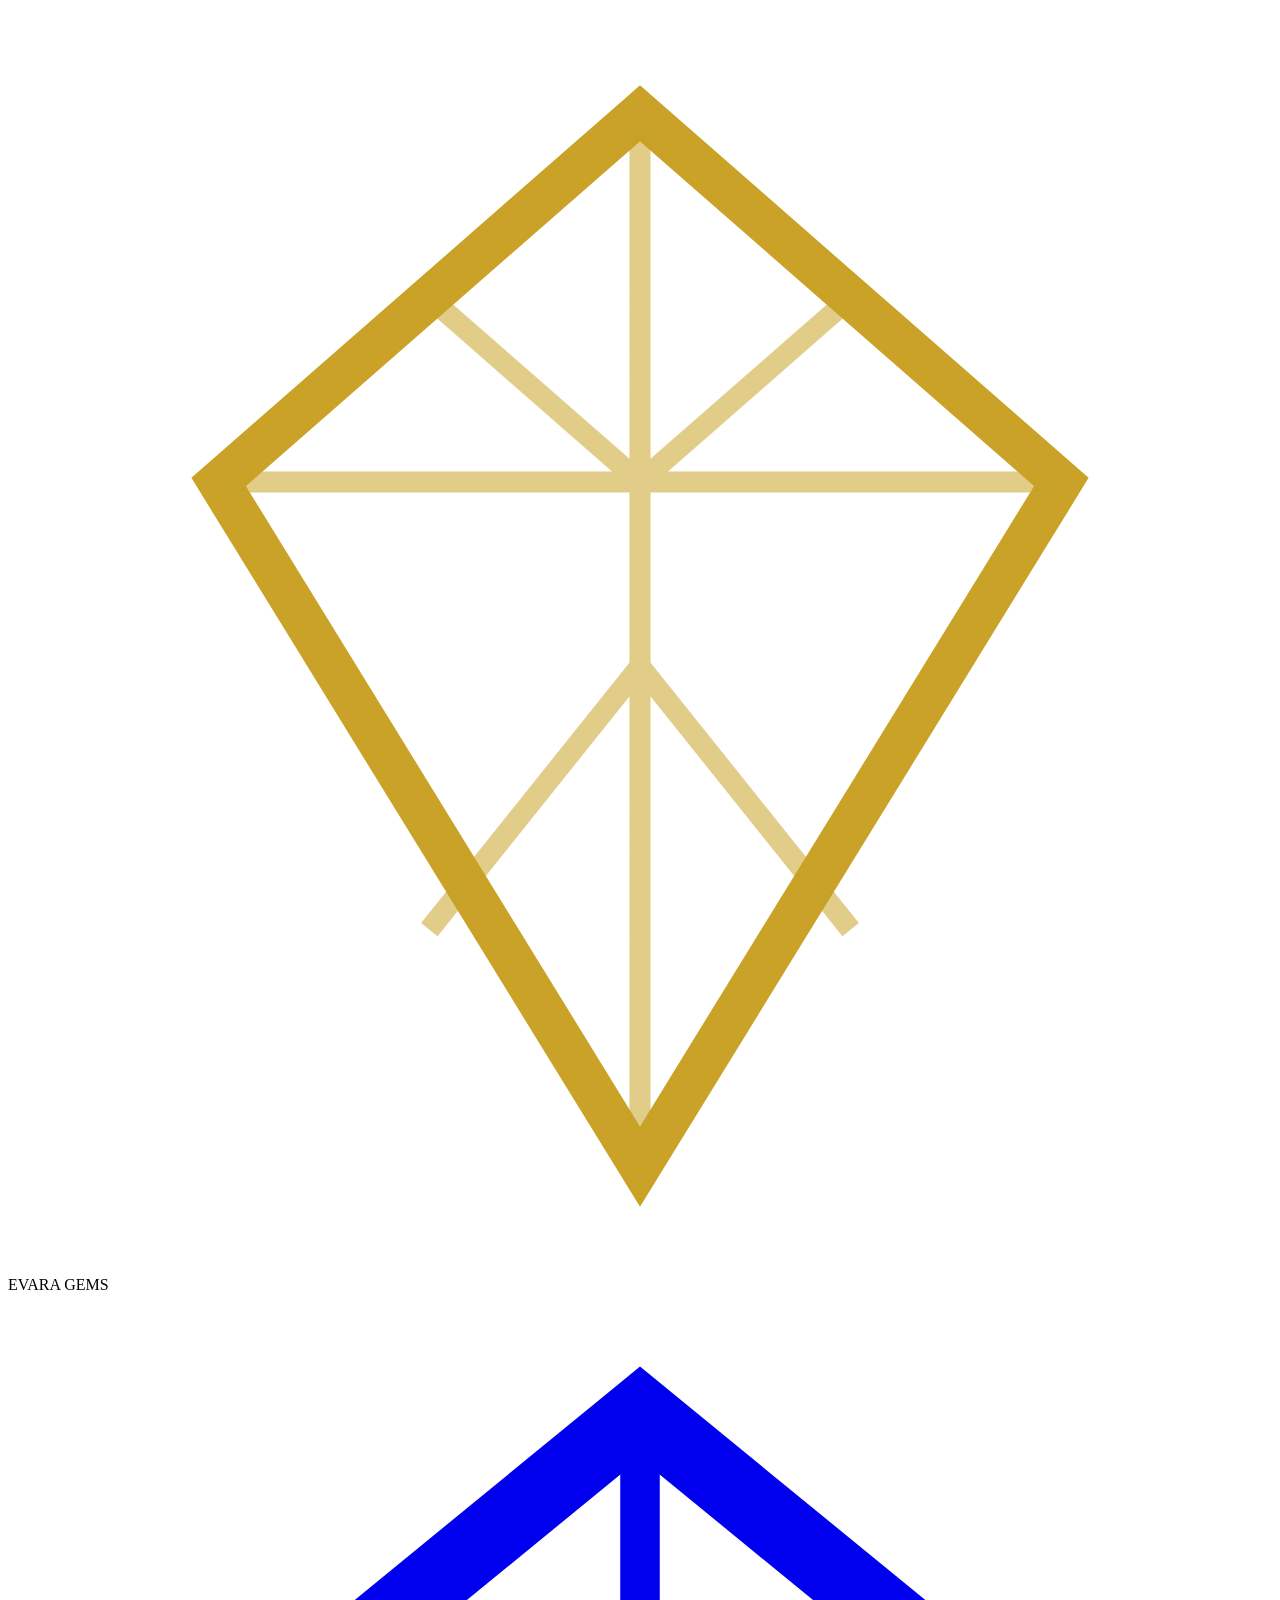
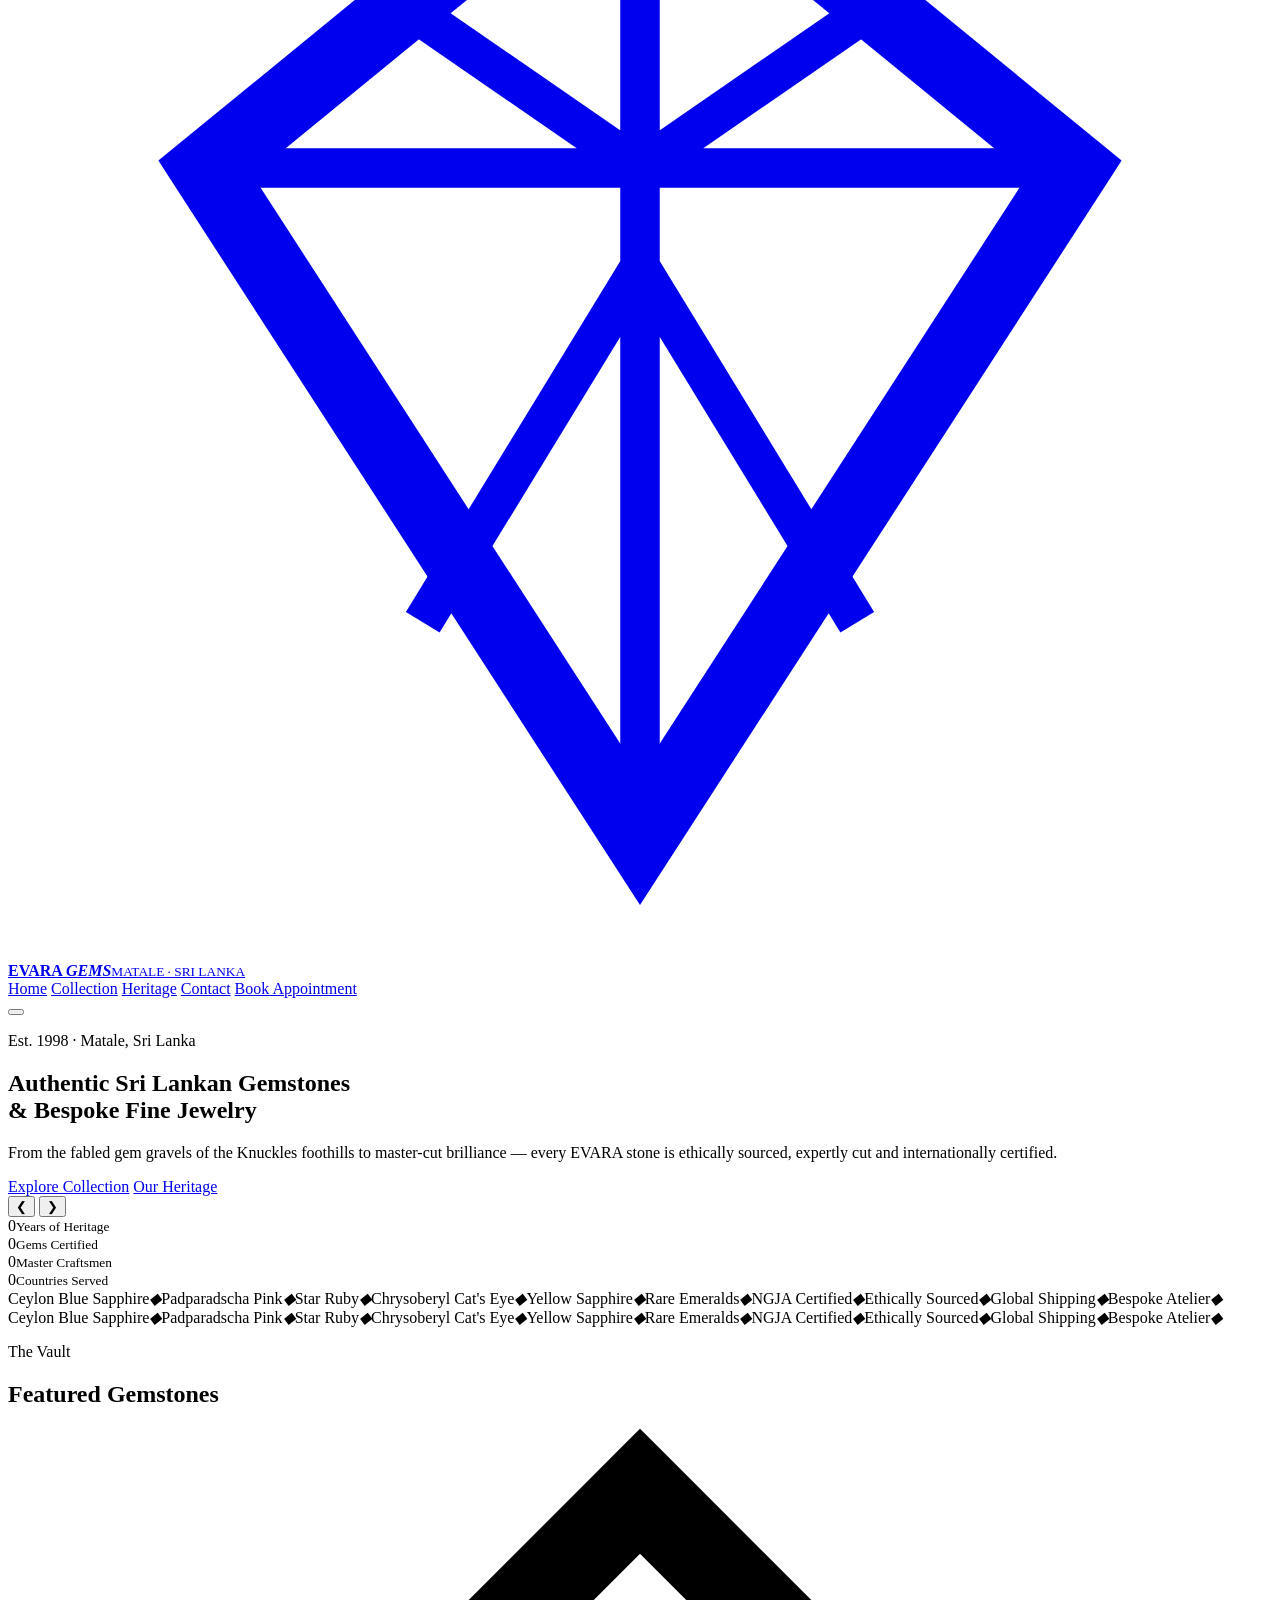
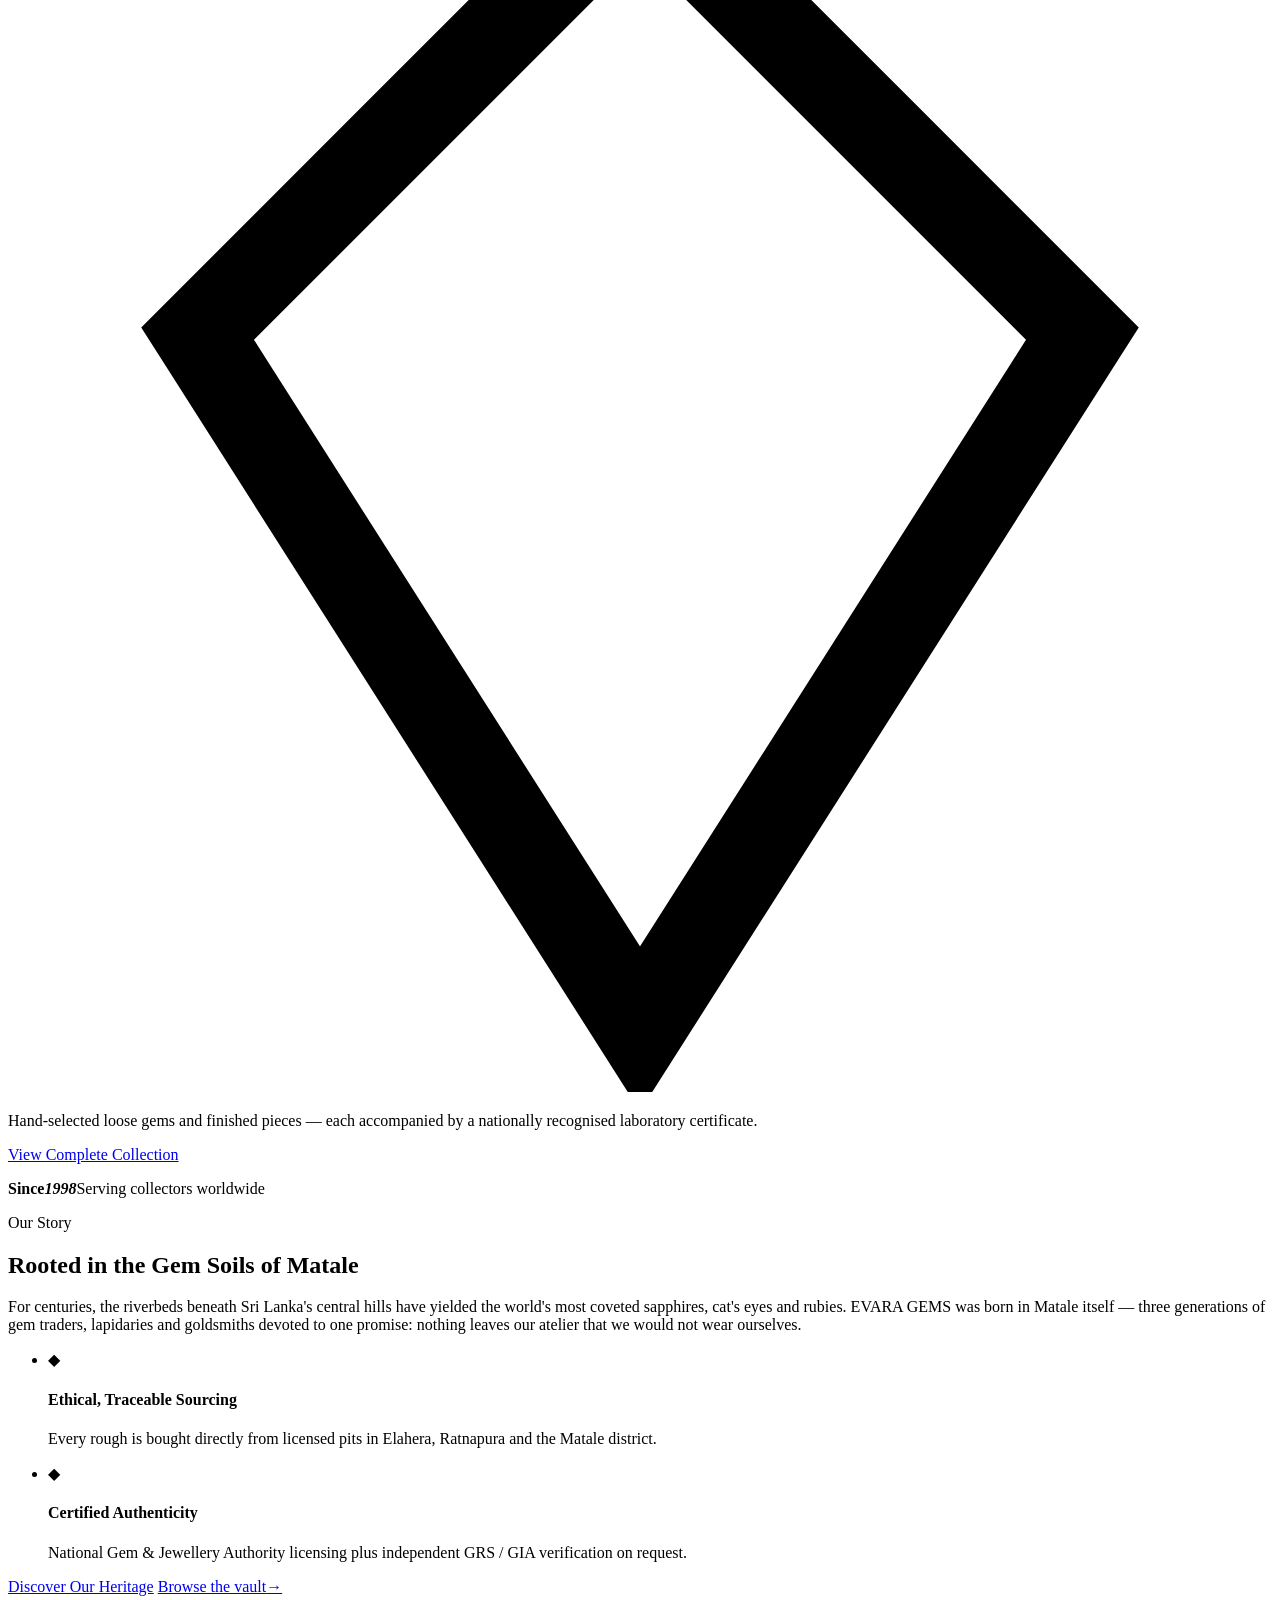
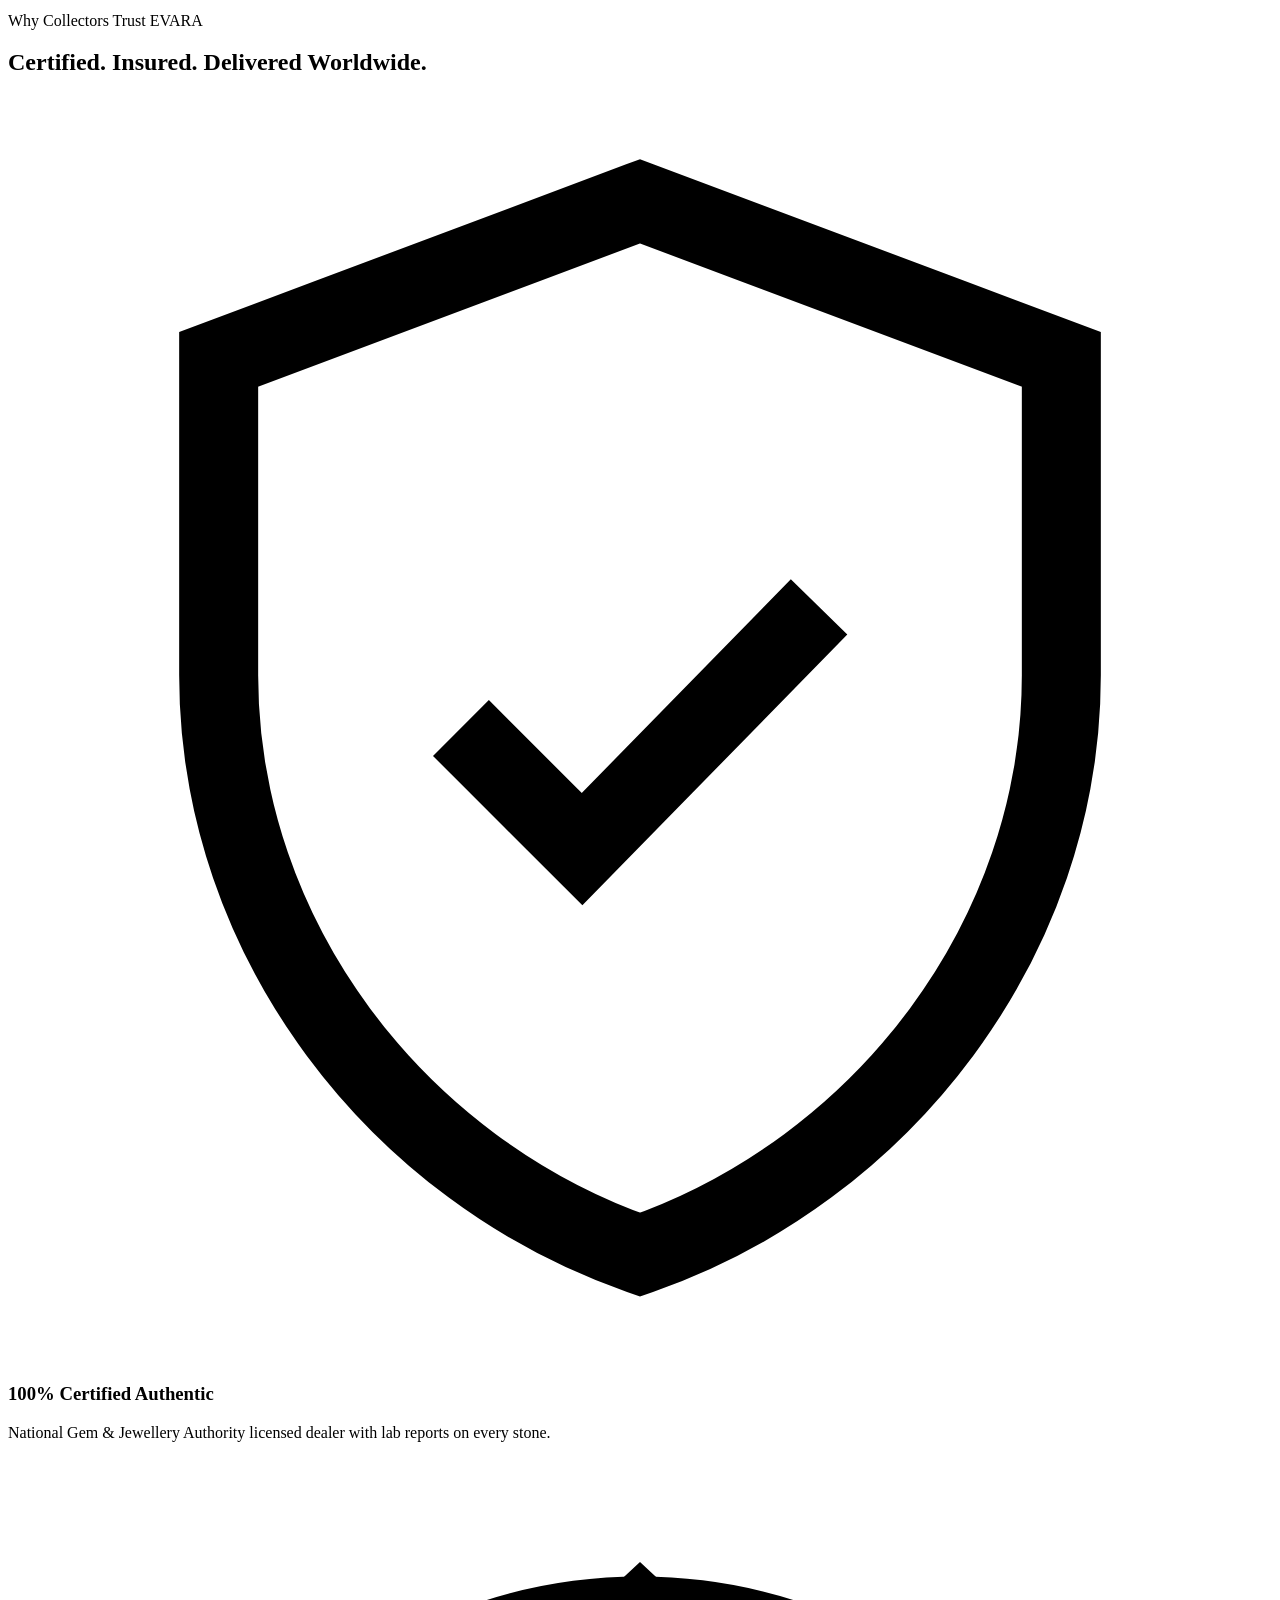
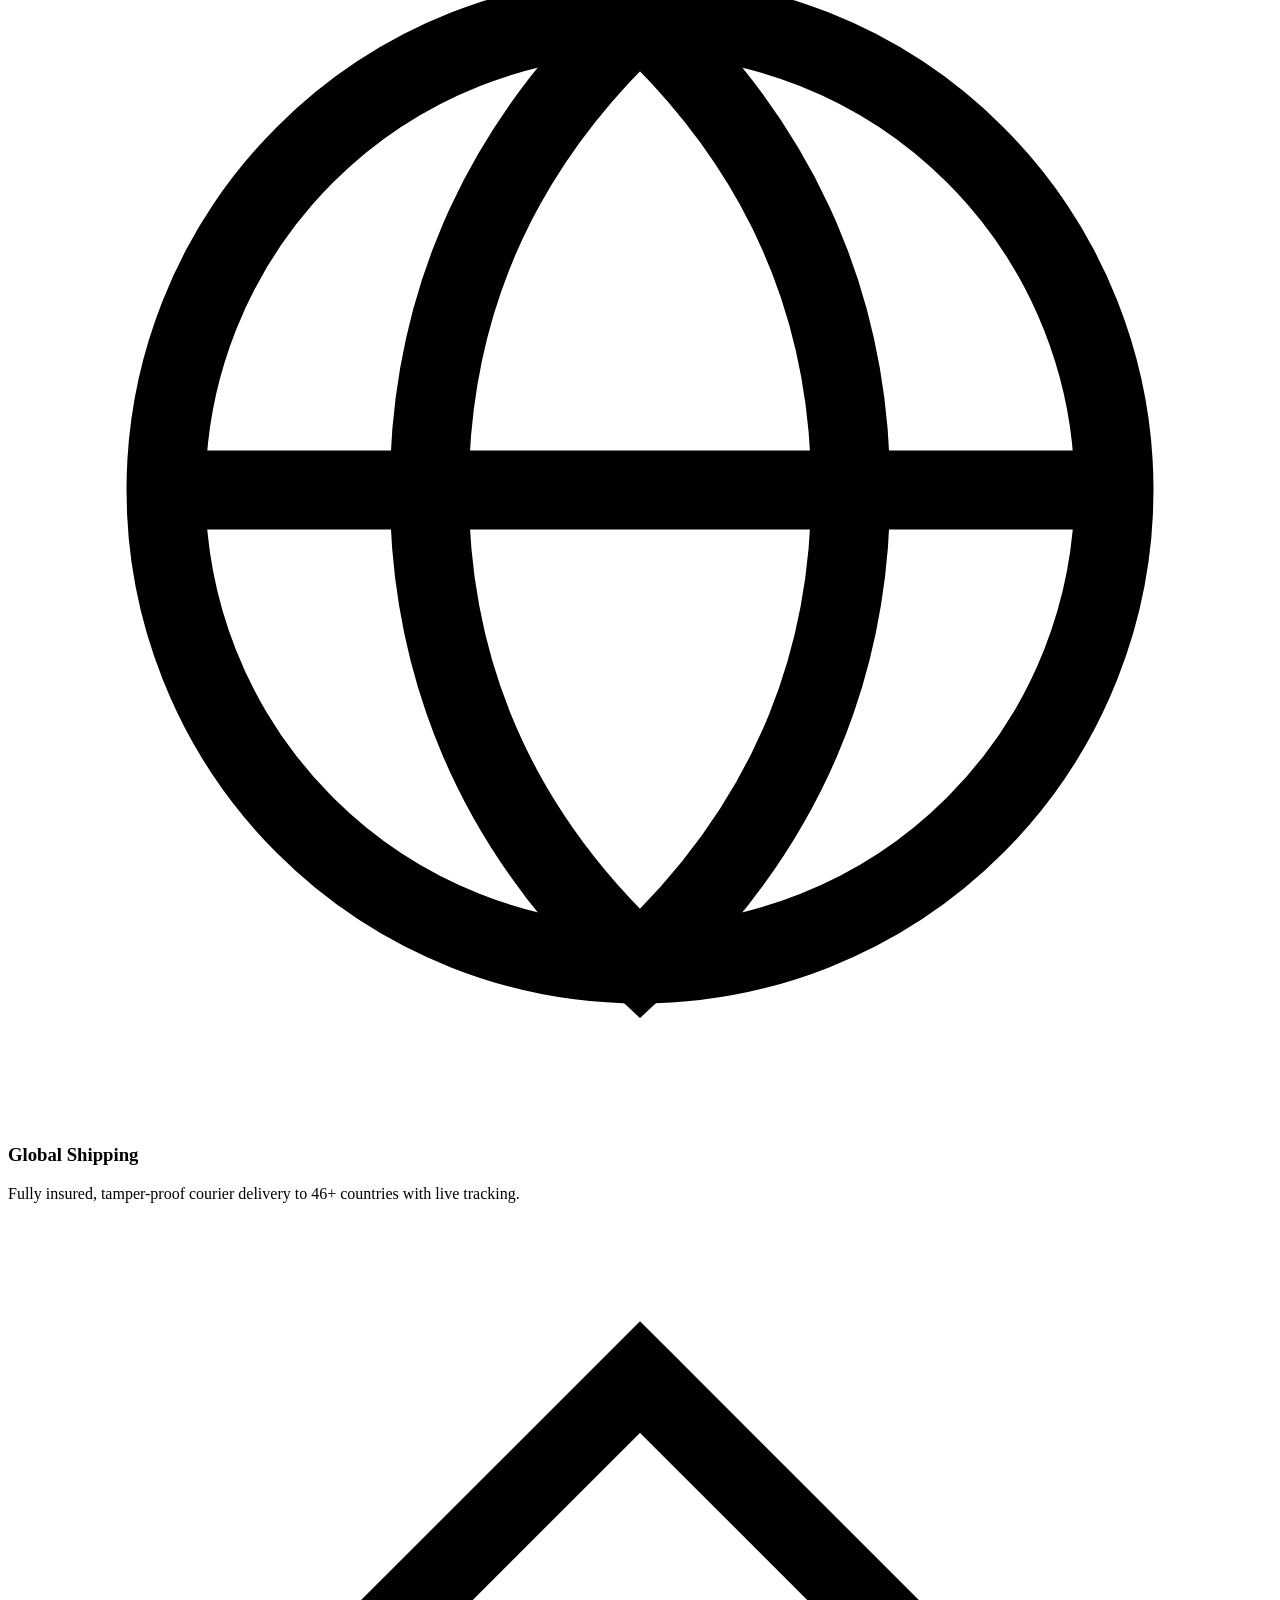
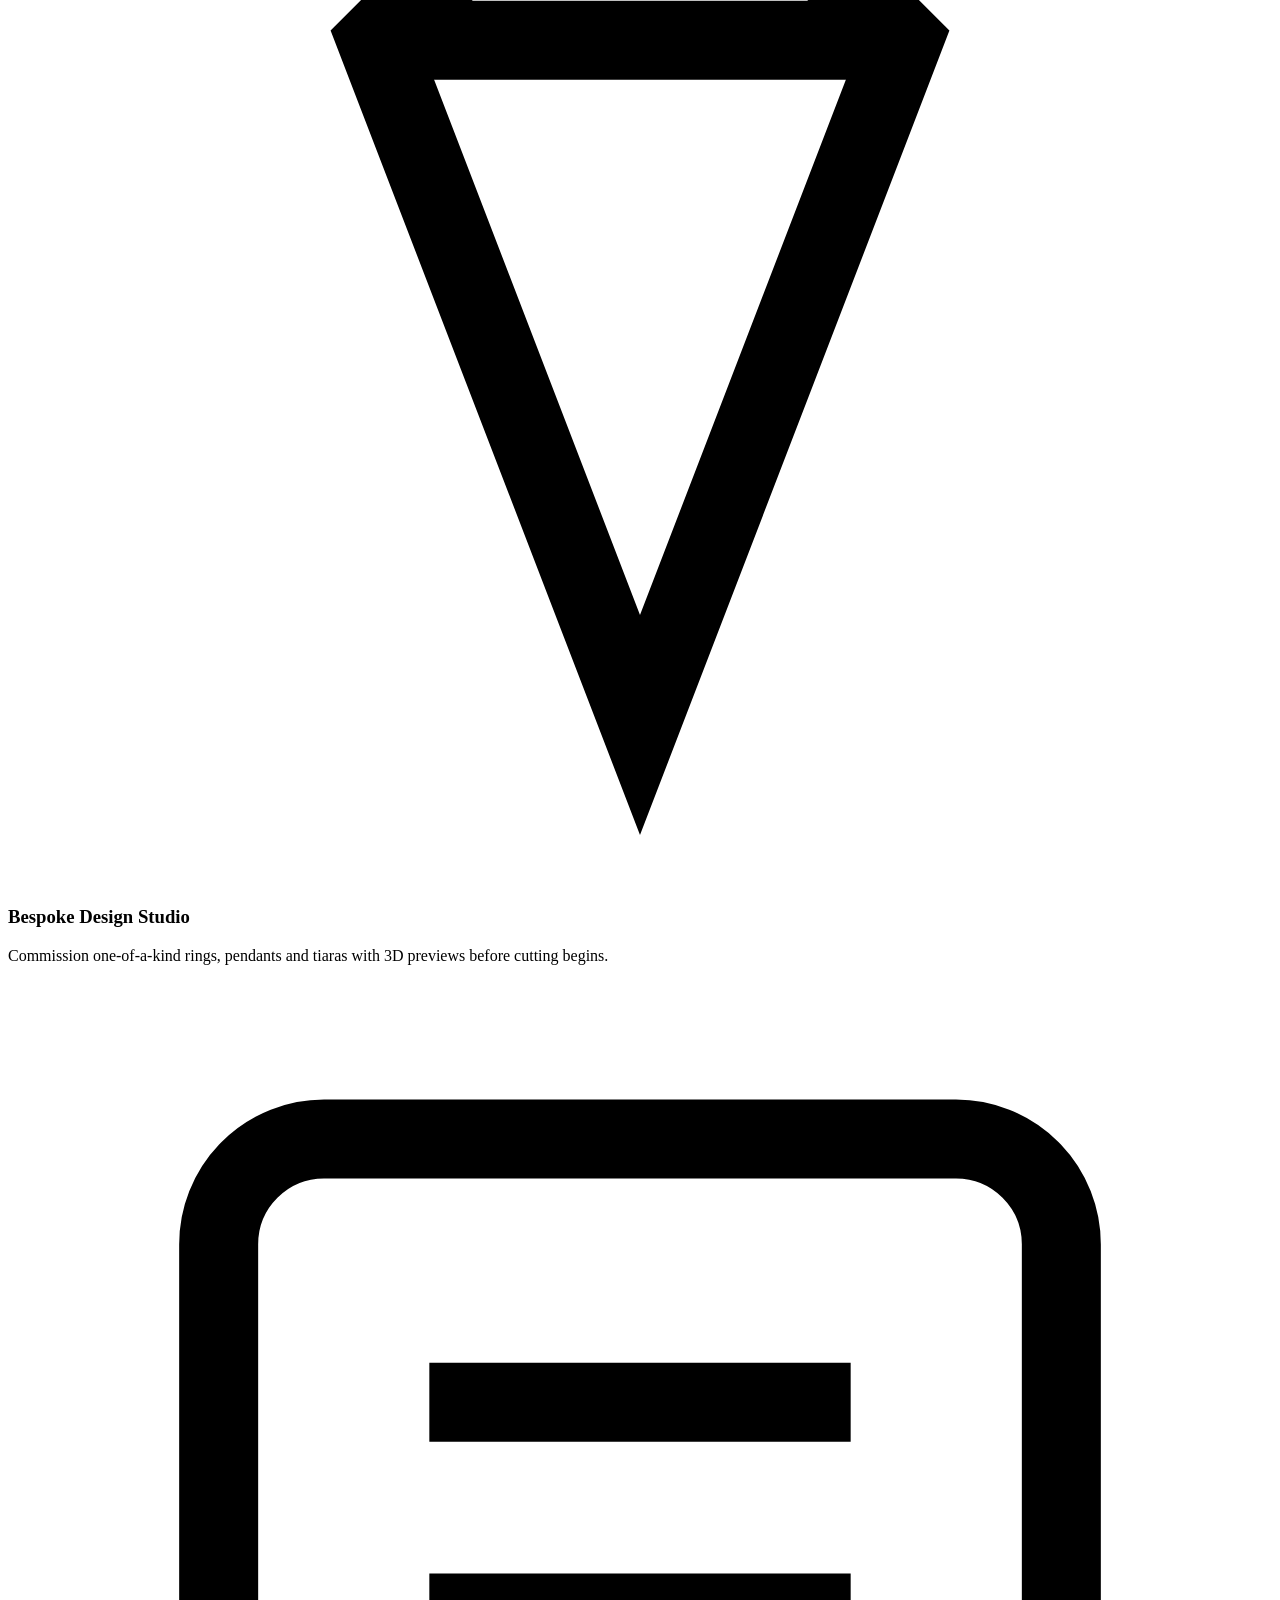
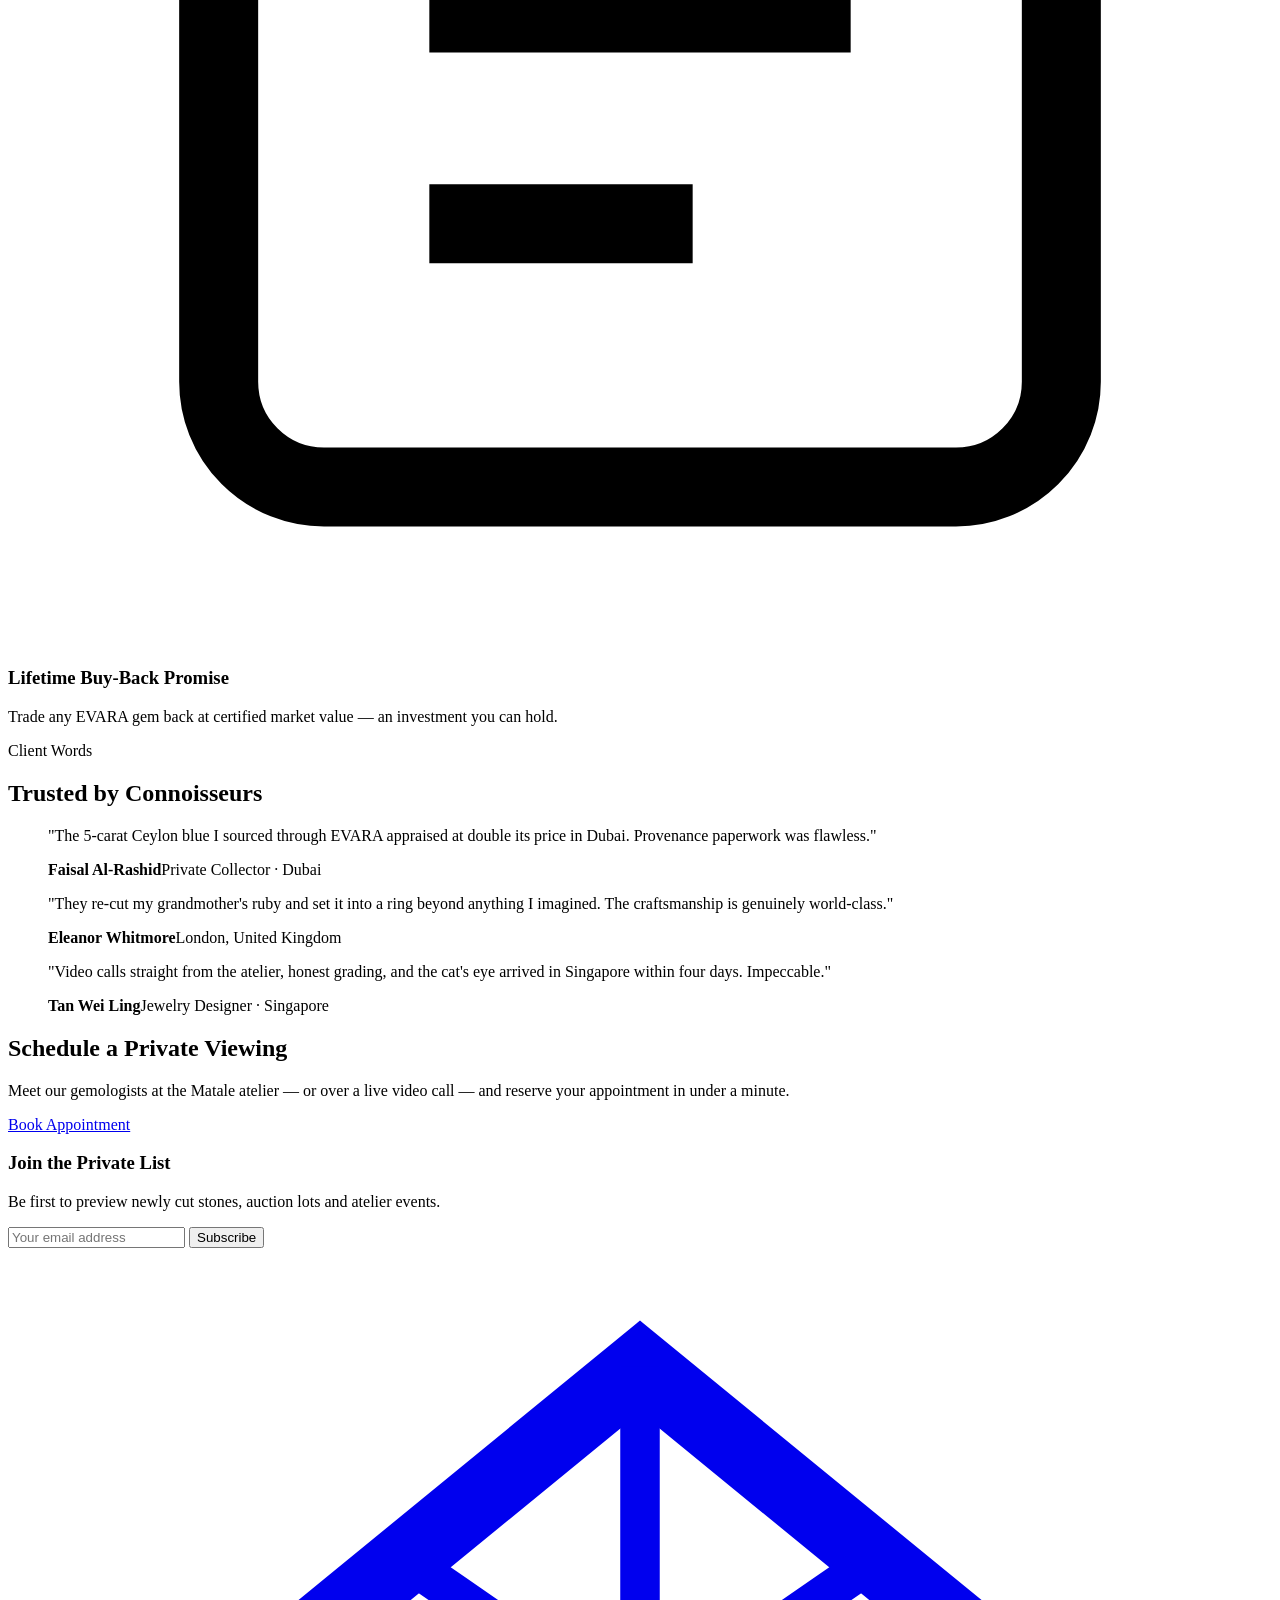
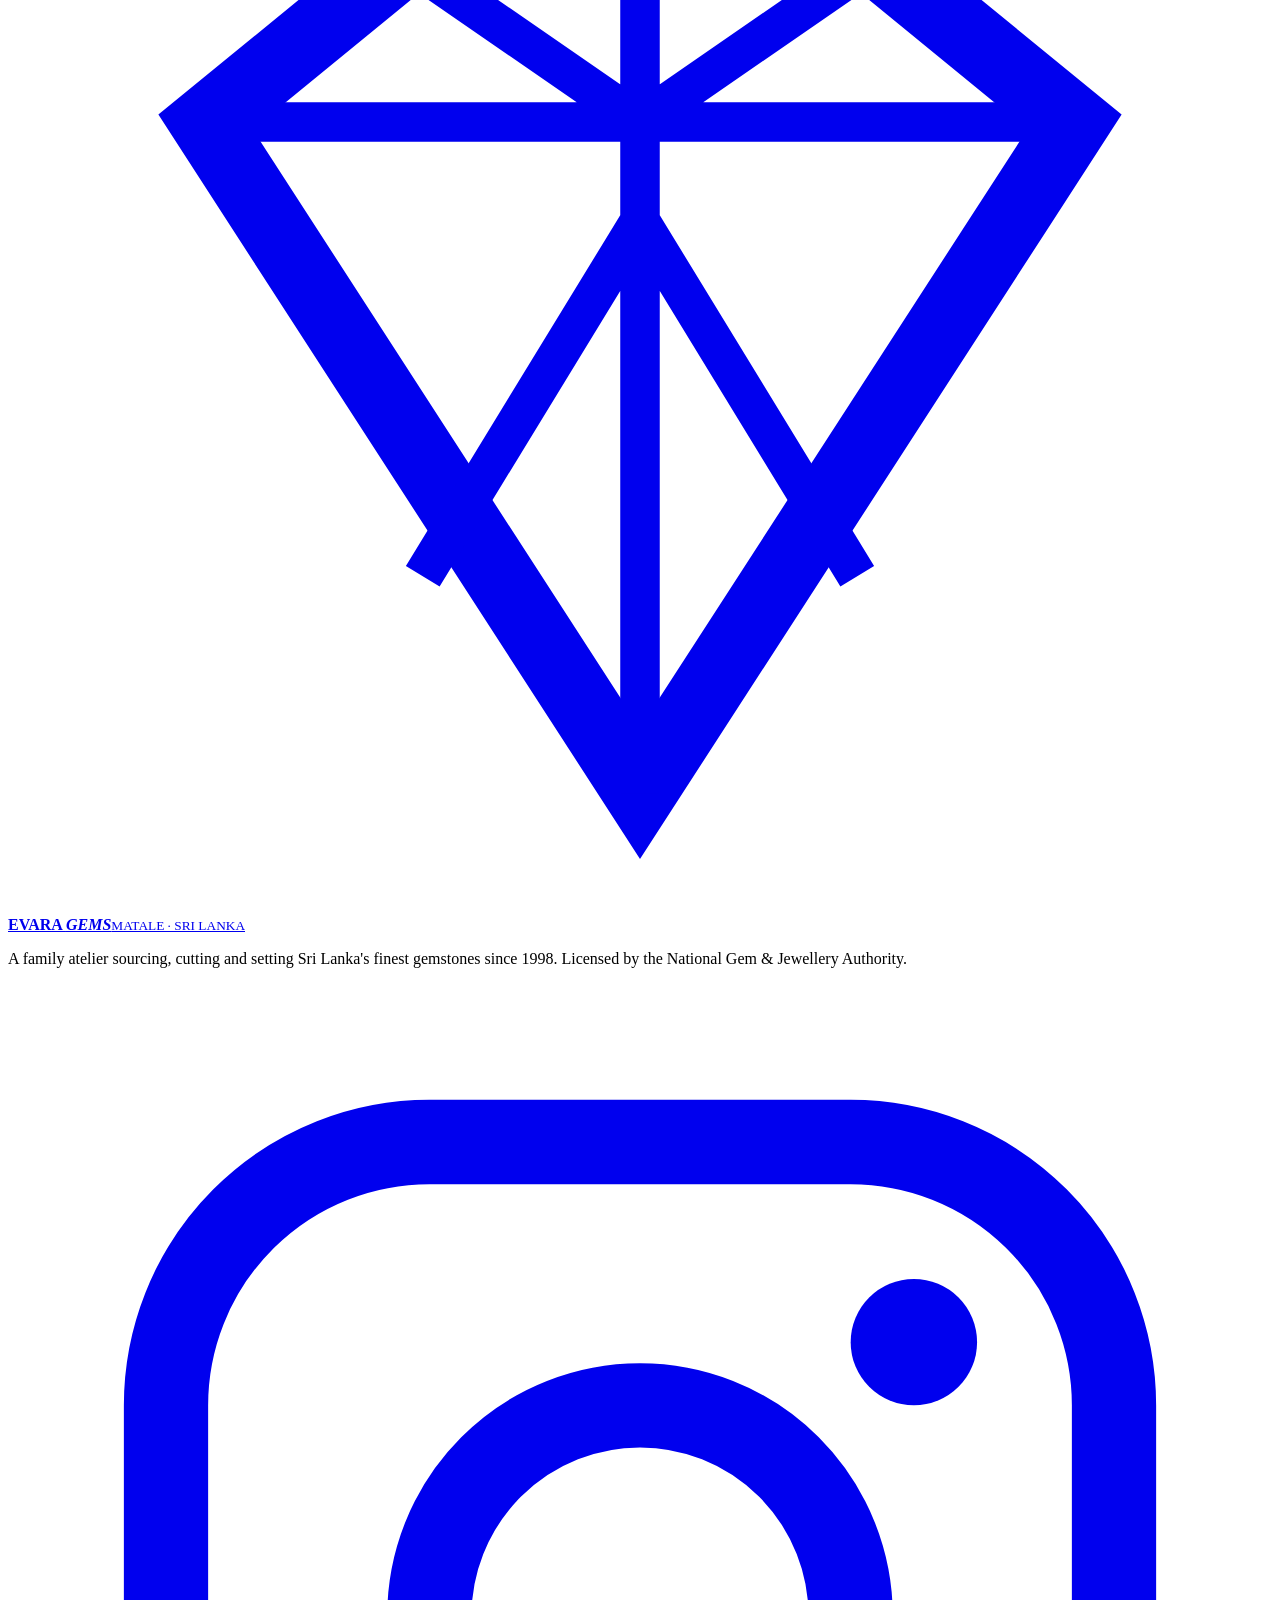
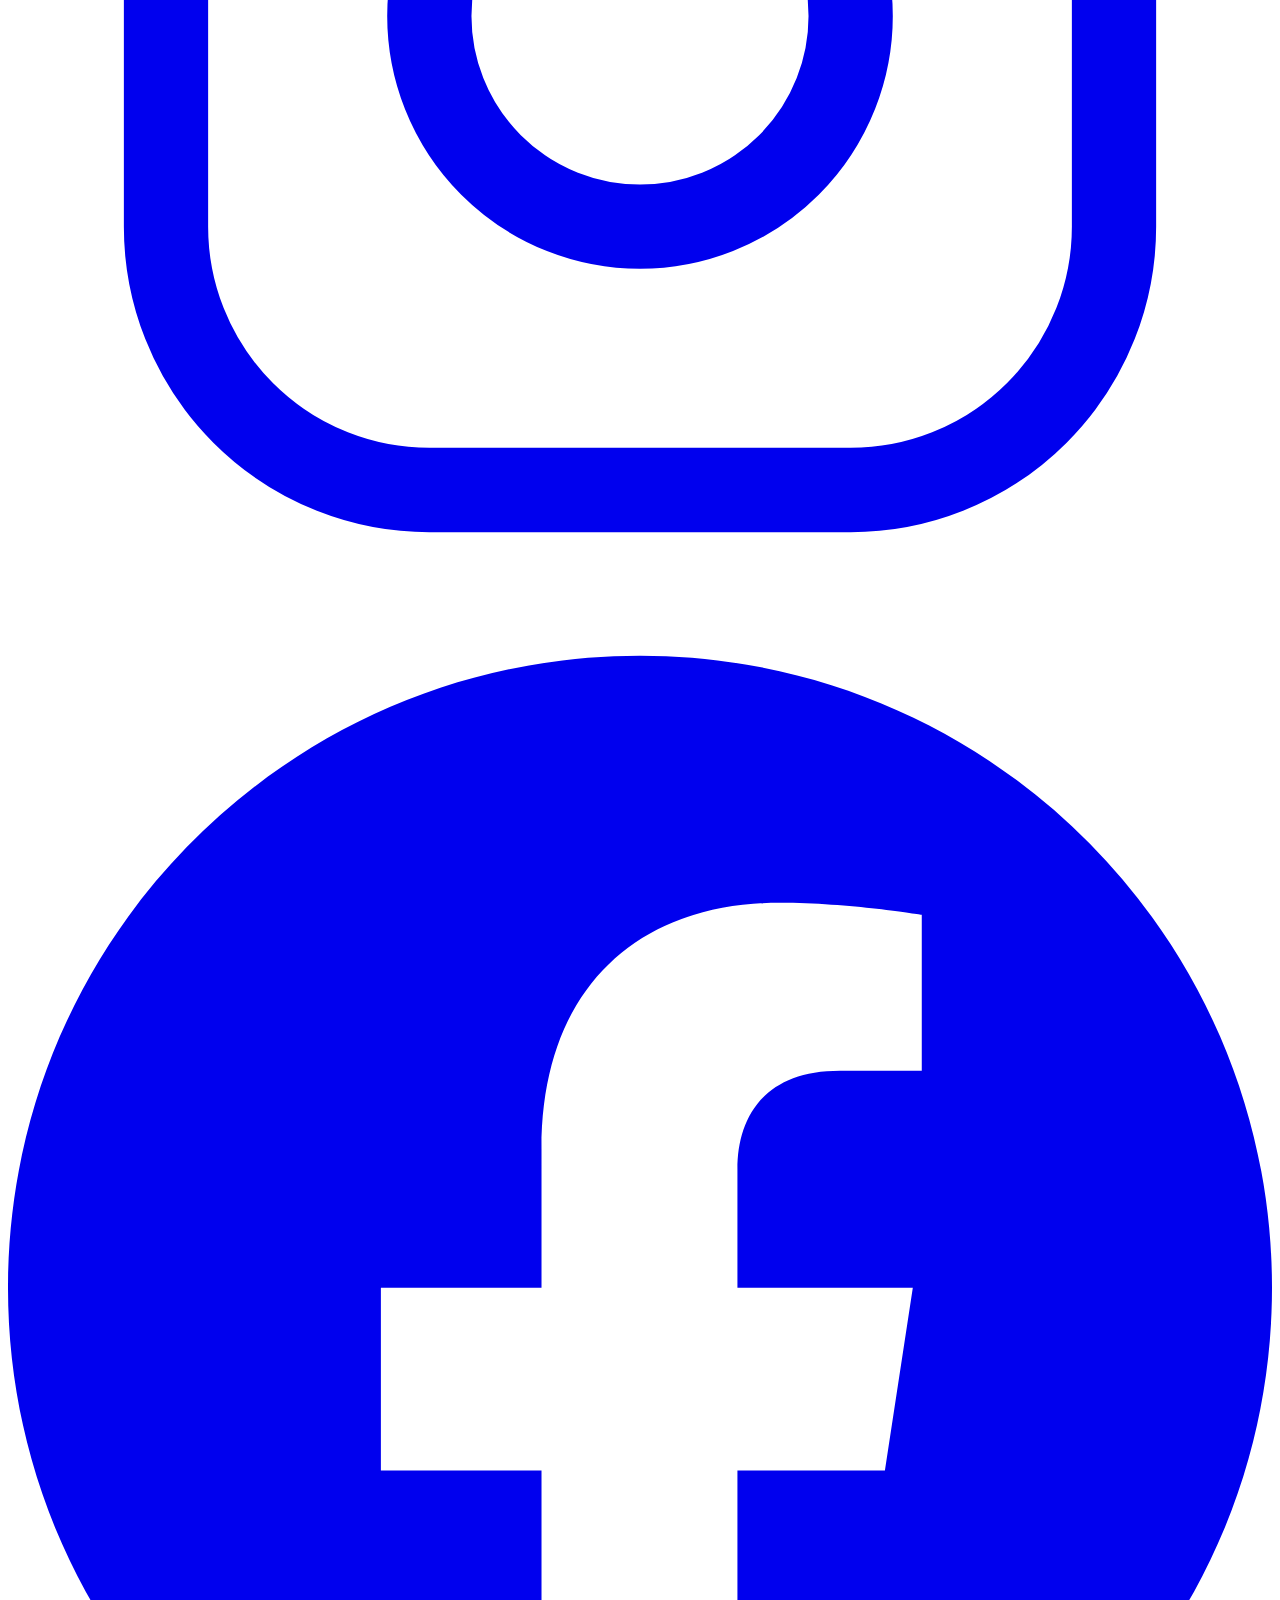
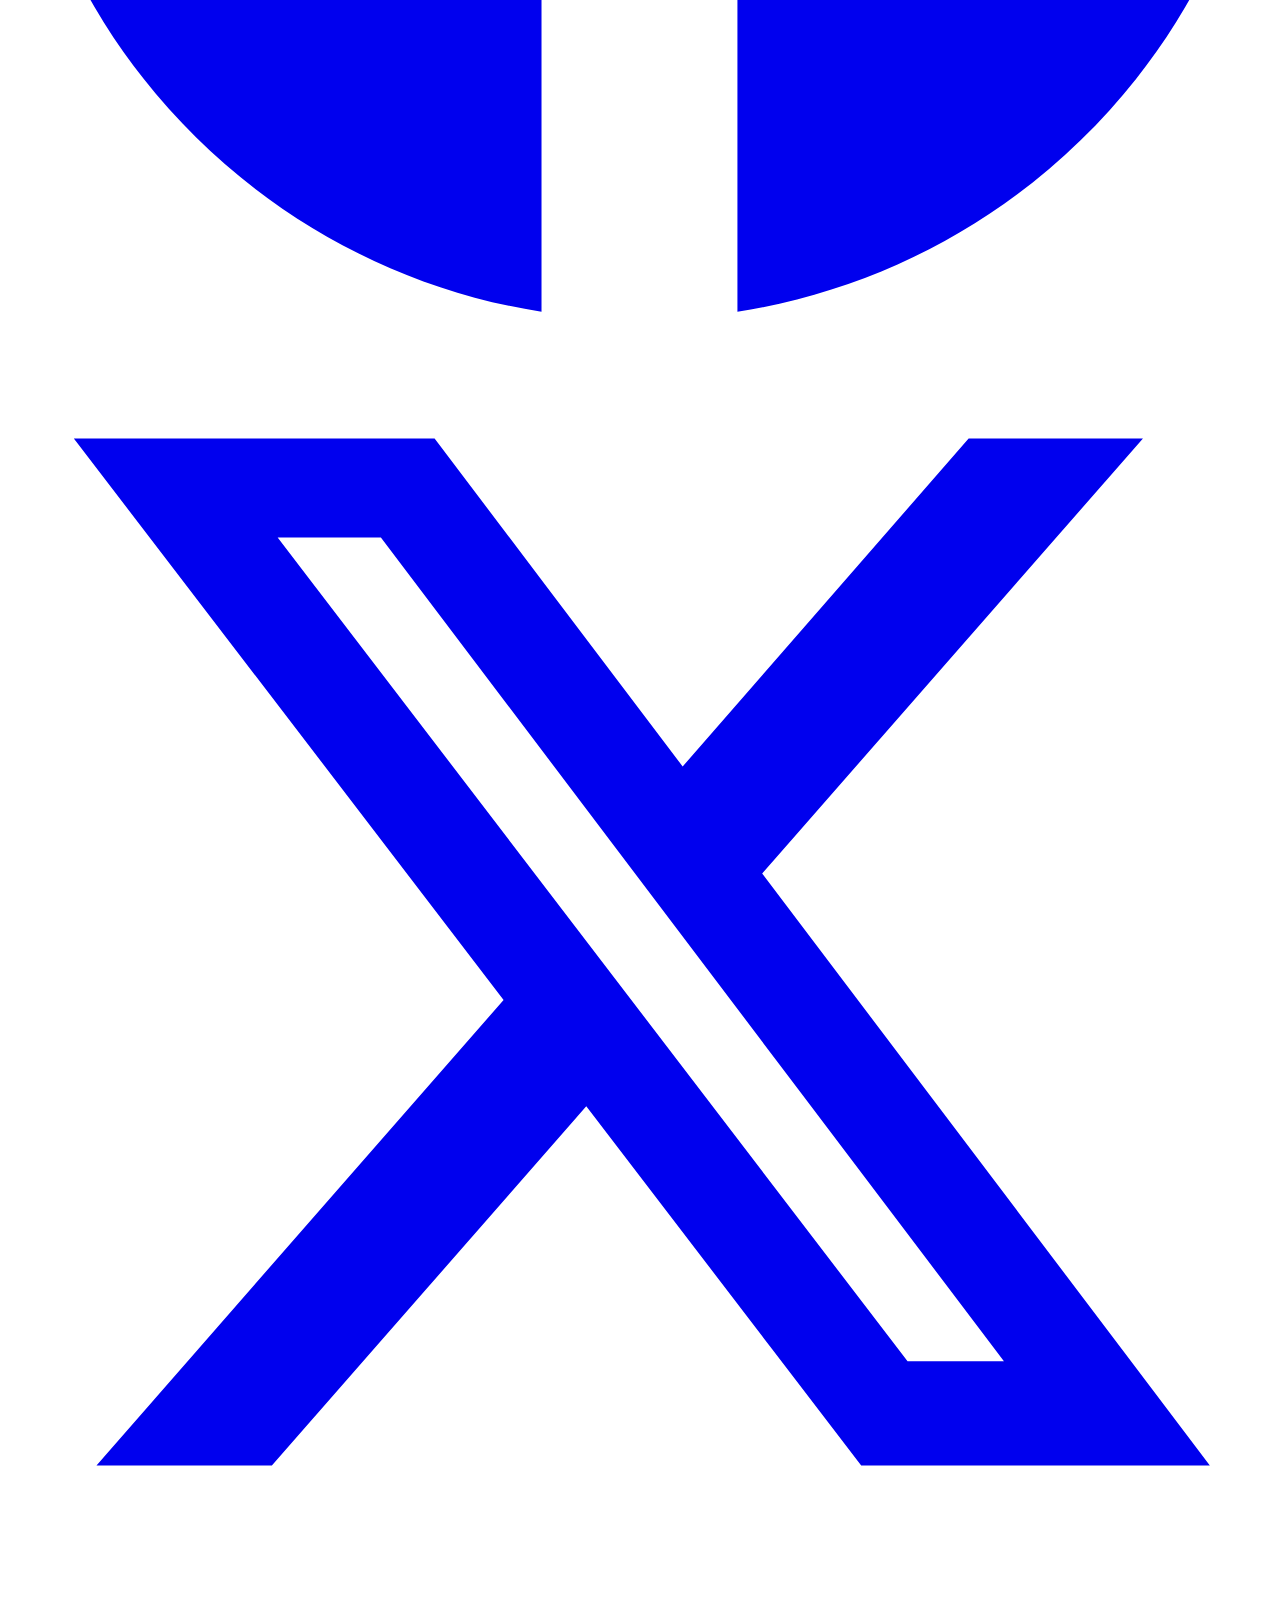
==== index.html @ 4f70f014 "Add files via upload" ====
<!DOCTYPE html>
<html lang="en">
<head>
<meta charset="UTF-8">
<meta name="viewport" content="width=device-width, initial-scale=1.0">
<title>EVARA GEMS — Luxury Jewelry &amp; Gemstones | Matale, Sri Lanka</title>
<meta name="description" content="EVARA GEMS — Authentic Sri Lankan gemstones & bespoke fine jewelry from Matale. Certified sapphires, rubies, emeralds and cat's eyes with global shipping.">
<link rel="icon" href="assets/logo.png">
<link rel="preconnect" href="https://fonts.googleapis.com">
<link rel="preconnect" href="https://fonts.gstatic.com" crossorigin>
<link href="https://fonts.googleapis.com/css2?family=Playfair+Display:ital,wght@0,400;0,500;0,600;0,700;0,800;1,400;1,500&family=Inter:wght@300;400;500;600;700&display=swap" rel="stylesheet">
<link rel="stylesheet" href="css/style.css">
</head>
<body data-page="home">

<div id="preloader" aria-hidden="true">
  <div class="preloader-inner">
    <svg viewBox="0 0 48 48" class="preloader-gem"><path d="M24 4 8 18l16 26L40 18Z" fill="none" stroke="#C9A227" stroke-width="1.6"/><path d="M24 4v40M8 18h32M16 11l8 7 8-7M16 35l8-10 8 10" fill="none" stroke="#C9A227" stroke-width=".8" opacity=".55"/></svg>
    <span>EVARA GEMS</span>
  </div>
</div>

<header class="site-header" id="siteHeader">
  <div class="container header-inner">
    <a href="index.html" class="brand" aria-label="Evara Gems home">
      <span class="brand-mark-wrap">
        <img src="assets/logo.png" alt="EVARA GEMS business logo" class="brand-logo" width="46" height="46" onerror="this.remove()">
        <svg viewBox="0 0 32 32" class="brand-fallback"><path d="M16 3 5 12l11 17L27 12Z" fill="none" stroke="currentColor" stroke-width="1.8"/><path d="M16 3v26M5 12h22M10.5 8.2 16 12l5.5-3.8M10.5 23.5 16 14.5l5.5 9" fill="none" stroke="currentColor" stroke-width="1"/></svg>
      </span>
      <span class="brand-text"><strong>EVARA <em>GEMS</em></strong><small>MATALE · SRI LANKA</small></span>
    </a>
    <nav class="main-nav" id="mainNav" aria-label="Primary">
      <a href="index.html" class="active">Home</a>
      <a href="collection.html">Collection</a>
      <a href="heritage.html">Heritage</a>
      <a href="contact.html">Contact</a>
      <a href="contact.html#appointment" class="btn btn-gold nav-cta">Book Appointment</a>
    </nav>
    <button class="nav-toggle" id="navToggle" aria-label="Toggle menu" aria-expanded="false"><span></span><span></span><span></span></button>
  </div>
</header>

<main id="main">

<section class="hero" id="home">
  <div class="hero-slides" id="heroSlides">
    <div class="hero-slide active" style="background-image:url('https://images.unsplash.com/photo-1611652022419-a9419f74343d?q=80&w=1920&auto=format&fit=crop')"></div>
    <div class="hero-slide" style="background-image:url('https://images.unsplash.com/photo-1605100804763-247f67b3557e?q=80&w=1920&auto=format&fit=crop')"></div>
    <div class="hero-slide" style="background-image:url('https://images.unsplash.com/photo-1515562141207-7a88fb7ce338?q=80&w=1920&auto=format&fit=crop')"></div>
  </div>
  <div class="hero-overlay"></div>
  <div class="container hero-content">
    <p class="eyebrow">Est. 1998 · Matale, Sri Lanka</p>
    <h1 class="hero-title">Authentic Sri Lankan Gemstones<br>&amp; <span class="gold-text">Bespoke Fine Jewelry</span></h1>
    <p class="hero-sub">From the fabled gem gravels of the Knuckles foothills to master-cut brilliance — every EVARA stone is ethically sourced, expertly cut and internationally certified.</p>
    <div class="hero-actions">
      <a href="collection.html" class="btn btn-gold btn-lg">Explore Collection</a>
      <a href="heritage.html" class="btn btn-outline-light btn-lg">Our Heritage</a>
    </div>
  </div>
  <button class="hero-arrow prev" id="heroPrev" aria-label="Previous slide">&#10094;</button>
  <button class="hero-arrow next" id="heroNext" aria-label="Next slide">&#10095;</button>
  <div class="hero-dots" id="heroDots" role="tablist" aria-label="Slides"></div>
  <a href="#stats" class="scroll-hint" aria-label="Scroll down"><span></span></a>
</section>

<section class="stats-strip" id="stats">
  <div class="container stats-grid">
    <div class="stat"><span class="stat-num gold-text" data-target="27">0</span><small>Years of Heritage</small></div>
    <div class="stat"><span class="stat-num gold-text" data-target="12500" data-suffix="+">0</span><small>Gems Certified</small></div>
    <div class="stat"><span class="stat-num gold-text" data-target="18">0</span><small>Master Craftsmen</small></div>
    <div class="stat"><span class="stat-num gold-text" data-target="46" data-suffix="+">0</span><small>Countries Served</small></div>
  </div>
</section>

<div class="gem-marquee" aria-hidden="true">
  <div class="marquee-track">
    <span>Ceylon Blue Sapphire<i>&#9670;</i>Padparadscha Pink<i>&#9670;</i>Star Ruby<i>&#9670;</i>Chrysoberyl Cat's Eye<i>&#9670;</i>Yellow Sapphire<i>&#9670;</i>Rare Emeralds<i>&#9670;</i>NGJA Certified<i>&#9670;</i>Ethically Sourced<i>&#9670;</i>Global Shipping<i>&#9670;</i>Bespoke Atelier<i>&#9670;</i></span>
    <span>Ceylon Blue Sapphire<i>&#9670;</i>Padparadscha Pink<i>&#9670;</i>Star Ruby<i>&#9670;</i>Chrysoberyl Cat's Eye<i>&#9670;</i>Yellow Sapphire<i>&#9670;</i>Rare Emeralds<i>&#9670;</i>NGJA Certified<i>&#9670;</i>Ethically Sourced<i>&#9670;</i>Global Shipping<i>&#9670;</i>Bespoke Atelier<i>&#9670;</i></span>
  </div>
</div>

<section class="section collection-section" id="collection-preview">
  <div class="container">
    <header class="section-head reveal">
      <p class="eyebrow center">The Vault</p>
      <h2>Featured <span class="gold-text">Gemstones</span></h2>
      <div class="ornament"><span class="line"></span><svg viewBox="0 0 20 20"><path d="M10 1 3 8l7 11 7-11Z" fill="none" stroke="currentColor" stroke-width="1.4"/></svg><span class="line"></span></div>
      <p class="section-sub">Hand-selected loose gems and finished pieces — each accompanied by a nationally recognised laboratory certificate.</p>
    </header>

    <div class="product-grid" id="productGrid"></div>

    <div class="center-actions reveal">
      <a href="collection.html" class="btn btn-outline-gold btn-lg">View Complete Collection</a>
    </div>
  </div>
</section>

<section class="section heritage-section" id="heritage">
  <div class="container heritage-grid">
    <div class="heritage-media reveal">
      <figure class="hm-main" data-parallax="0.06"><img src="https://images.unsplash.com/photo-1515562141207-7a88fb7ce338?q=80&w=900&auto=format&fit=crop" alt="Handcrafted EVARA rings" loading="lazy" onerror="this.style.display='none'"></figure>
      <figure class="hm-small" data-parallax="-0.045"><img src="https://images.unsplash.com/photo-1535632066927-ab7c9ab60908?q=80&w=600&auto=format&fit=crop" alt="Raw Ceylon crystal" loading="lazy" onerror="this.style.display='none'"></figure>
      <div class="hm-badge"><strong>Since<em>1998</em></strong><span>Serving collectors worldwide</span></div>
    </div>
    <div class="heritage-copy">
      <p class="eyebrow reveal">Our Story</p>
      <h2 class="reveal delay-1">Rooted in the Gem Soils of <span class="gold-text">Matale</span></h2>
      <p class="lead reveal delay-2">For centuries, the riverbeds beneath Sri Lanka's central hills have yielded the world's most coveted sapphires, cat's eyes and rubies. EVARA GEMS was born in Matale itself — three generations of gem traders, lapidaries and goldsmiths devoted to one promise: nothing leaves our atelier that we would not wear ourselves.</p>
      <ul class="heritage-points">
        <li class="reveal delay-2"><span class="hp-icon">◆</span><div><h4>Ethical, Traceable Sourcing</h4><p>Every rough is bought directly from licensed pits in Elahera, Ratnapura and the Matale district.</p></div></li>
        <li class="reveal delay-3"><span class="hp-icon">◆</span><div><h4>Certified Authenticity</h4><p>National Gem &amp; Jewellery Authority licensing plus independent GRS / GIA verification on request.</p></div></li>
      </ul>
      <div class="heritage-actions reveal delay-4">
        <a href="heritage.html" class="btn btn-gold">Discover Our Heritage</a>
        <a href="collection.html" class="link-arrow">Browse the vault<span>→</span></a>
      </div>
    </div>
  </div>
</section>

<section class="trust-band" id="certifications">
  <div class="container">
    <header class="section-head light reveal">
      <p class="eyebrow center">Why Collectors Trust EVARA</p>
      <h2>Certified. Insured. <span class="gold-text">Delivered Worldwide.</span></h2>
    </header>
    <div class="trust-grid">
      <article class="trust-card reveal"><div class="trust-icon"><svg viewBox="0 0 24 24"><path d="M12 2 4 5v6c0 5 3.4 9.4 8 11 4.6-1.6 8-6 8-11V5Z" fill="none" stroke="currentColor" stroke-width="1.5"/><path d="m8.6 12 2.3 2.3 4.5-4.6" fill="none" stroke="currentColor" stroke-width="1.5"/></svg></div><h3>100% Certified Authentic</h3><p>National Gem &amp; Jewellery Authority licensed dealer with lab reports on every stone.</p></article>
      <article class="trust-card reveal delay-1"><div class="trust-icon"><svg viewBox="0 0 24 24"><circle cx="12" cy="12" r="9" fill="none" stroke="currentColor" stroke-width="1.5"/><path d="M3 12h18M12 3c2.8 2.6 4 5.7 4 9s-1.2 6.4-4 9c-2.8-2.6-4-5.7-4-9s1.2-6.4 4-9Z" fill="none" stroke="currentColor" stroke-width="1.5"/></svg></div><h3>Global Shipping</h3><p>Fully insured, tamper-proof courier delivery to 46+ countries with live tracking.</p></article>
      <article class="trust-card reveal delay-2"><div class="trust-icon"><svg viewBox="0 0 24 24"><path d="m12 3 5 5-5 13L7 8Z" fill="none" stroke="currentColor" stroke-width="1.5"/><path d="M7 8h10" stroke="currentColor" stroke-width="1.5"/></svg></div><h3>Bespoke Design Studio</h3><p>Commission one-of-a-kind rings, pendants and tiaras with 3D previews before cutting begins.</p></article>
      <article class="trust-card reveal delay-3"><div class="trust-icon"><svg viewBox="0 0 24 24"><rect x="4" y="3" width="16" height="18" rx="2" fill="none" stroke="currentColor" stroke-width="1.5"/><path d="M8 8h8M8 12h8M8 16h5" stroke="currentColor" stroke-width="1.5"/></svg></div><h3>Lifetime Buy-Back Promise</h3><p>Trade any EVARA gem back at certified market value — an investment you can hold.</p></article>
    </div>
  </div>
</section>

<section class="section testimonials-section">
  <div class="container">
    <header class="section-head reveal">
      <p class="eyebrow center">Client Words</p>
      <h2>Trusted by <span class="gold-text">Connoisseurs</span></h2>
    </header>
    <div class="testimonial-grid">
      <blockquote class="t-card reveal"><p>"The 5-carat Ceylon blue I sourced through EVARA appraised at double its price in Dubai. Provenance paperwork was flawless."</p><footer><strong>Faisal Al-Rashid</strong><span>Private Collector · Dubai</span></footer></blockquote>
      <blockquote class="t-card reveal delay-1"><p>"They re-cut my grandmother's ruby and set it into a ring beyond anything I imagined. The craftsmanship is genuinely world-class."</p><footer><strong>Eleanor Whitmore</strong><span>London, United Kingdom</span></footer></blockquote>
      <blockquote class="t-card reveal delay-2"><p>"Video calls straight from the atelier, honest grading, and the cat's eye arrived in Singapore within four days. Impeccable."</p><footer><strong>Tan Wei Ling</strong><span>Jewelry Designer · Singapore</span></footer></blockquote>
    </div>
  </div>
</section>

<section class="section cta-section">
  <div class="container">
    <div class="cta-panel reveal">
      <div>
        <h2>Schedule a <span class="gold-text">Private Viewing</span></h2>
        <p>Meet our gemologists at the Matale atelier — or over a live video call — and reserve your appointment in under a minute.</p>
      </div>
      <a href="contact.html#appointment" class="btn btn-gold btn-lg">Book Appointment</a>
    </div>
  </div>
</section>

</main>

<footer class="site-footer">
  <div class="newsletter-strip">
    <div class="container newsletter-inner">
      <div class="nl-copy">
        <h3>Join the <span class="gold-text">Private List</span></h3>
        <p>Be first to preview newly cut stones, auction lots and atelier events.</p>
      </div>
      <form class="newsletter-form" id="newsletterForm" novalidate>
        <input type="email" id="newsletterEmail" placeholder="Your email address" required aria-label="Email address">
        <button type="submit" class="btn btn-gold">Subscribe</button>
      </form>
      <p class="nl-msg" id="newsletterMsg" hidden>Thank you — welcome to the EVARA inner circle.</p>
    </div>
  </div>
  <div class="container footer-grid">
    <div class="f-brand">
      <a href="index.html" class="brand">
        <span class="brand-mark-wrap">
          <img src="assets/logo.png" alt="EVARA GEMS business logo" class="brand-logo" width="46" height="46" onerror="this.remove()">
          <svg viewBox="0 0 32 32" class="brand-fallback"><path d="M16 3 5 12l11 17L27 12Z" fill="none" stroke="currentColor" stroke-width="1.8"/><path d="M16 3v26M5 12h22M10.5 8.2 16 12l5.5-3.8M10.5 23.5 16 14.5l5.5 9" fill="none" stroke="currentColor" stroke-width="1"/></svg>
        </span>
        <span class="brand-text"><strong>EVARA <em>GEMS</em></strong><small>MATALE · SRI LANKA</small></span>
      </a>
      <p>A family atelier sourcing, cutting and setting Sri Lanka's finest gemstones since 1998. Licensed by the National Gem &amp; Jewellery Authority.</p>
      <div class="social-row">
        <a href="#" aria-label="Instagram"><svg viewBox="0 0 24 24"><rect x="3" y="3" width="18" height="18" rx="5" fill="none" stroke="currentColor" stroke-width="1.6"/><circle cx="12" cy="12" r="4" fill="none" stroke="currentColor" stroke-width="1.6"/><circle cx="17.2" cy="6.8" r="1.2" fill="currentColor"/></svg></a>
        <a href="#" aria-label="Facebook"><svg viewBox="0 0 24 24"><path fill="currentColor" d="M24 12.07C24 5.44 18.63.07 12 .07S0 5.44 0 12.07c0 5.99 4.39 10.95 10.13 11.85v-8.38H7.08v-3.47h3.05V9.43c0-3.01 1.79-4.67 4.53-4.67 1.31 0 2.69.23 2.69.23v2.96H15.8c-1.49 0-1.95.93-1.95 1.87v2.25h3.33l-.53 3.47h-2.8v8.38C19.61 23.02 24 18.06 24 12.07Z"/></svg></a>
        <a href="#" aria-label="X"><svg viewBox="0 0 24 24"><path fill="currentColor" d="M18.24 2.25h3.31l-7.23 8.26 8.5 11.24H16.2l-5.22-6.82-5.97 6.82H1.68l7.73-8.84L1.25 2.25H8.1l4.71 6.23Zm-1.16 17.52h1.83L7.08 4.13H5.12Z"/></svg></a>
      </div>
    </div>
    <nav class="f-col" aria-label="Explore">
      <h4>Explore</h4>
      <a href="index.html">Home</a>
      <a href="collection.html">The Collection</a>
      <a href="heritage.html">Our Heritage</a>
      <a href="heritage.html#certifications">Certifications</a>
      <a href="contact.html">Contact &amp; Map</a>
    </nav>
    <nav class="f-col" aria-label="Collections">
      <h4>Collections</h4>
      <a href="collection.html?type=sapphire">Ceylon Sapphires</a>
      <a href="collection.html?type=ruby">Fine Rubies</a>
      <a href="collection.html?type=emerald">Emeralds</a>
      <a href="collection.html?type=catseye">Chrysoberyl Cat's Eyes</a>
      <a href="contact.html#appointment">Bespoke Commissions</a>
    </nav>
    <div class="f-col f-contact">
      <h4>Contact</h4>
      <p>No. 42, Main Street,<br>Matale 21000, Sri Lanka</p>
      <p><a href="tel:+94723130673">+94 72 313 0673</a><br><a href="mailto:evaragems7@gmail.com">evaragems7@gmail.com</a></p>
      <p>Mon–Sat · 9 AM – 7 PM</p>
    </div>
  </div>
  <div class="footer-bottom">
    <div class="container fb-inner">
      <p>© <span id="year">2026</span> EVARA GEMS · Luxury Jewelry &amp; Gemstones. All rights reserved.</p>
      <p class="fb-links"><a href="#">Privacy Policy</a><a href="#">Terms of Sale</a><a href="#">Shipping &amp; Insurance</a></p>
    </div>
  </div>
</footer>

<a class="whatsapp-float" id="whatsappFloat" href="https://wa.me/94723130673?text=Hello%20EVARA%20GEMS!%20I'm%20interested%20in%20your%20gemstones." target="_blank" rel="noopener" aria-label="Chat on WhatsApp">
  <svg viewBox="0 0 24 24"><path fill="currentColor" d="M17.47 14.38c-.3-.15-1.76-.87-2.03-.97-.27-.1-.47-.15-.67.15-.2.3-.77.97-.94 1.16-.17.2-.35.22-.64.08-.3-.15-1.26-.47-2.39-1.48-.88-.79-1.48-1.76-1.65-2.06-.17-.3-.02-.46.13-.6.13-.14.3-.35.44-.52.15-.18.2-.3.3-.5.1-.2.05-.38-.02-.52-.08-.15-.67-1.62-.92-2.21-.24-.58-.49-.5-.67-.51h-.57c-.2 0-.52.07-.8.37-.27.3-1.04 1.02-1.04 2.48 0 1.46 1.07 2.87 1.21 3.07.15.2 2.1 3.2 5.08 4.49.71.3 1.26.49 1.7.62.71.23 1.36.2 1.87.12.57-.08 1.76-.72 2-1.41.25-.7.25-1.29.18-1.42-.08-.12-.28-.2-.58-.35M12.05 21.79h-.01c-1.78 0-3.52-.48-5.03-1.38l-.36-.21-3.74.98 1-3.65-.24-.37a9.86 9.86 0 0 1-1.51-5.26C2.16 6.45 6.6 2.01 12.05 2.01c2.64 0 5.12 1.03 6.99 2.9a9.83 9.83 0 0 1 2.9 6.99c0 5.45-4.44 9.89-9.89 9.89m8.41-18.3A11.82 11.82 0 0 0 12.05 0C5.5 0 .16 5.34.16 11.89c0 2.1.55 4.15 1.59 5.95L.06 24l6.3-1.65a11.88 11.88 0 0 0 5.68 1.45h.01c6.55 0 11.89-5.34 11.89-11.89 0-3.18-1.24-6.17-3.48-8.42Z"/></svg>
  <span class="wf-tooltip">Need help choosing? Chat now</span>
</a>

<button class="back-to-top" id="backToTop" aria-label="Back to top">&#8593;</button>

<script src="js/main.js"></script>
</body>
</html>
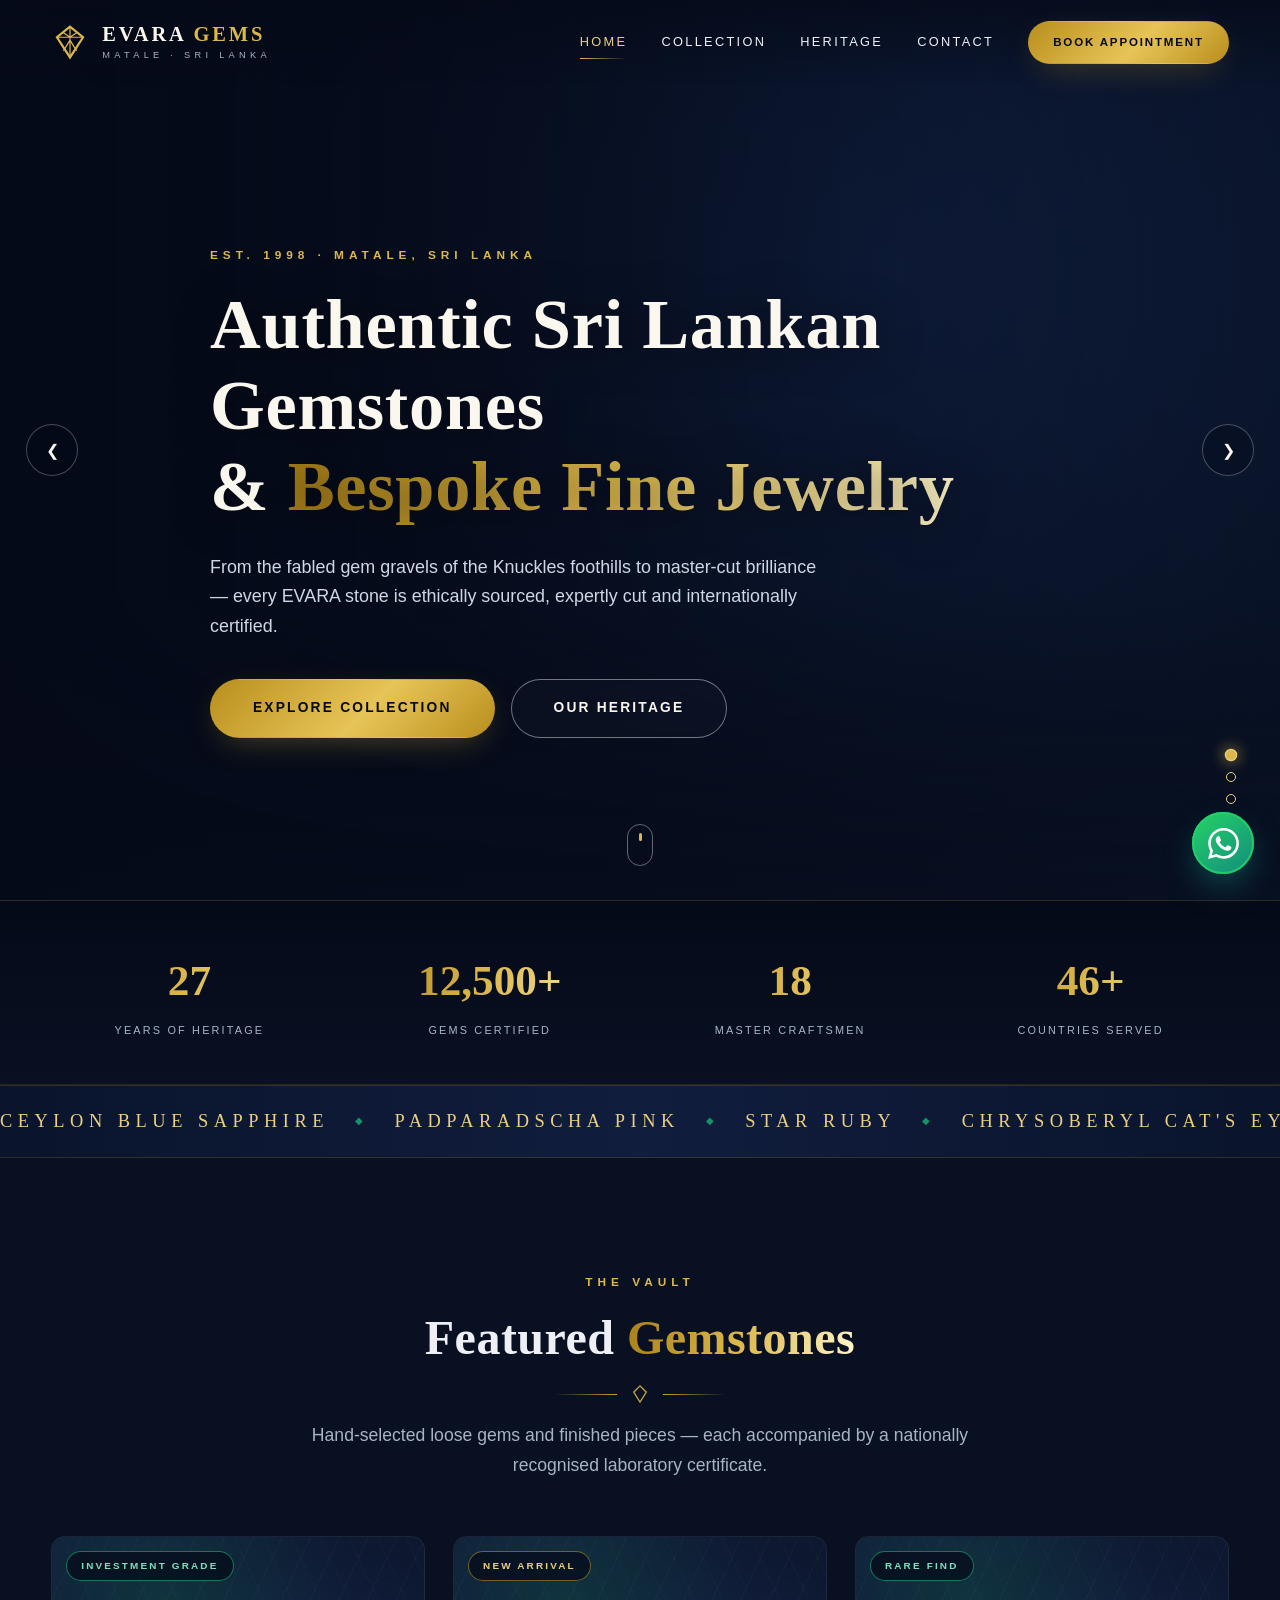
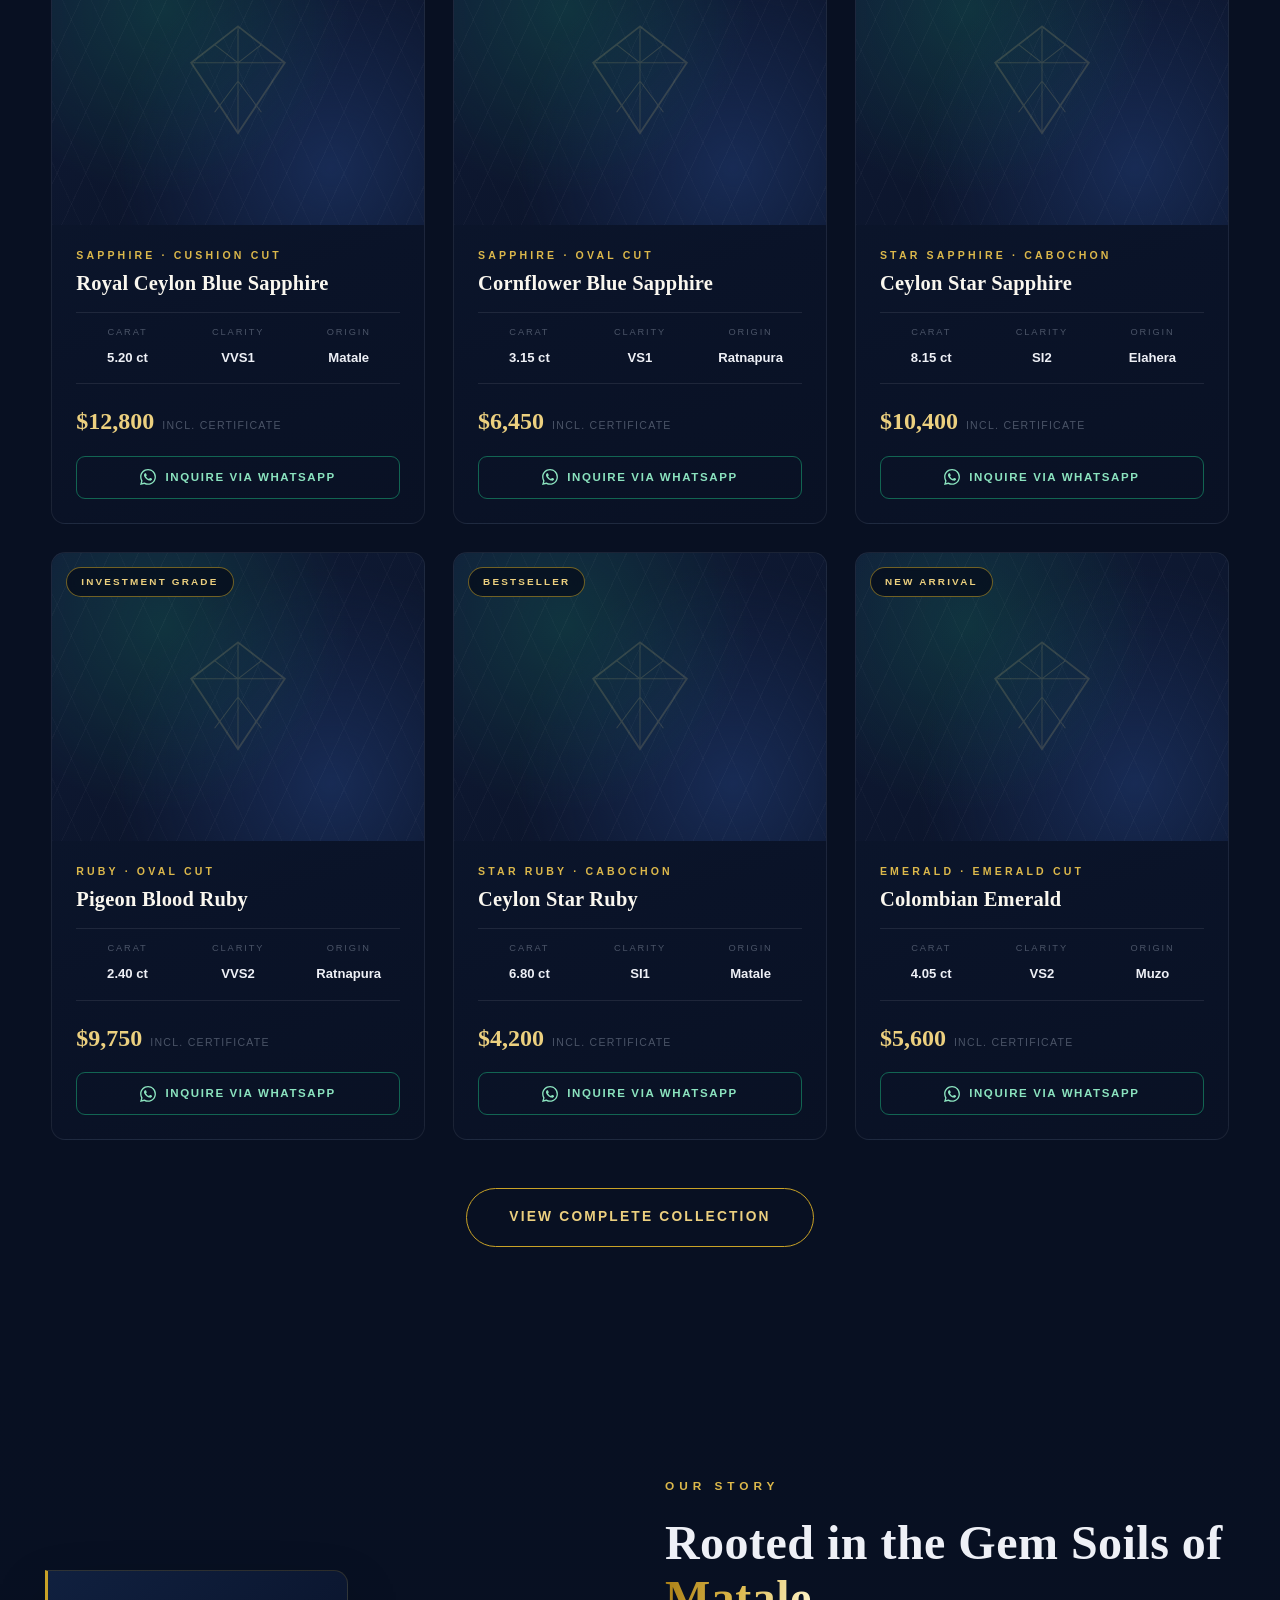
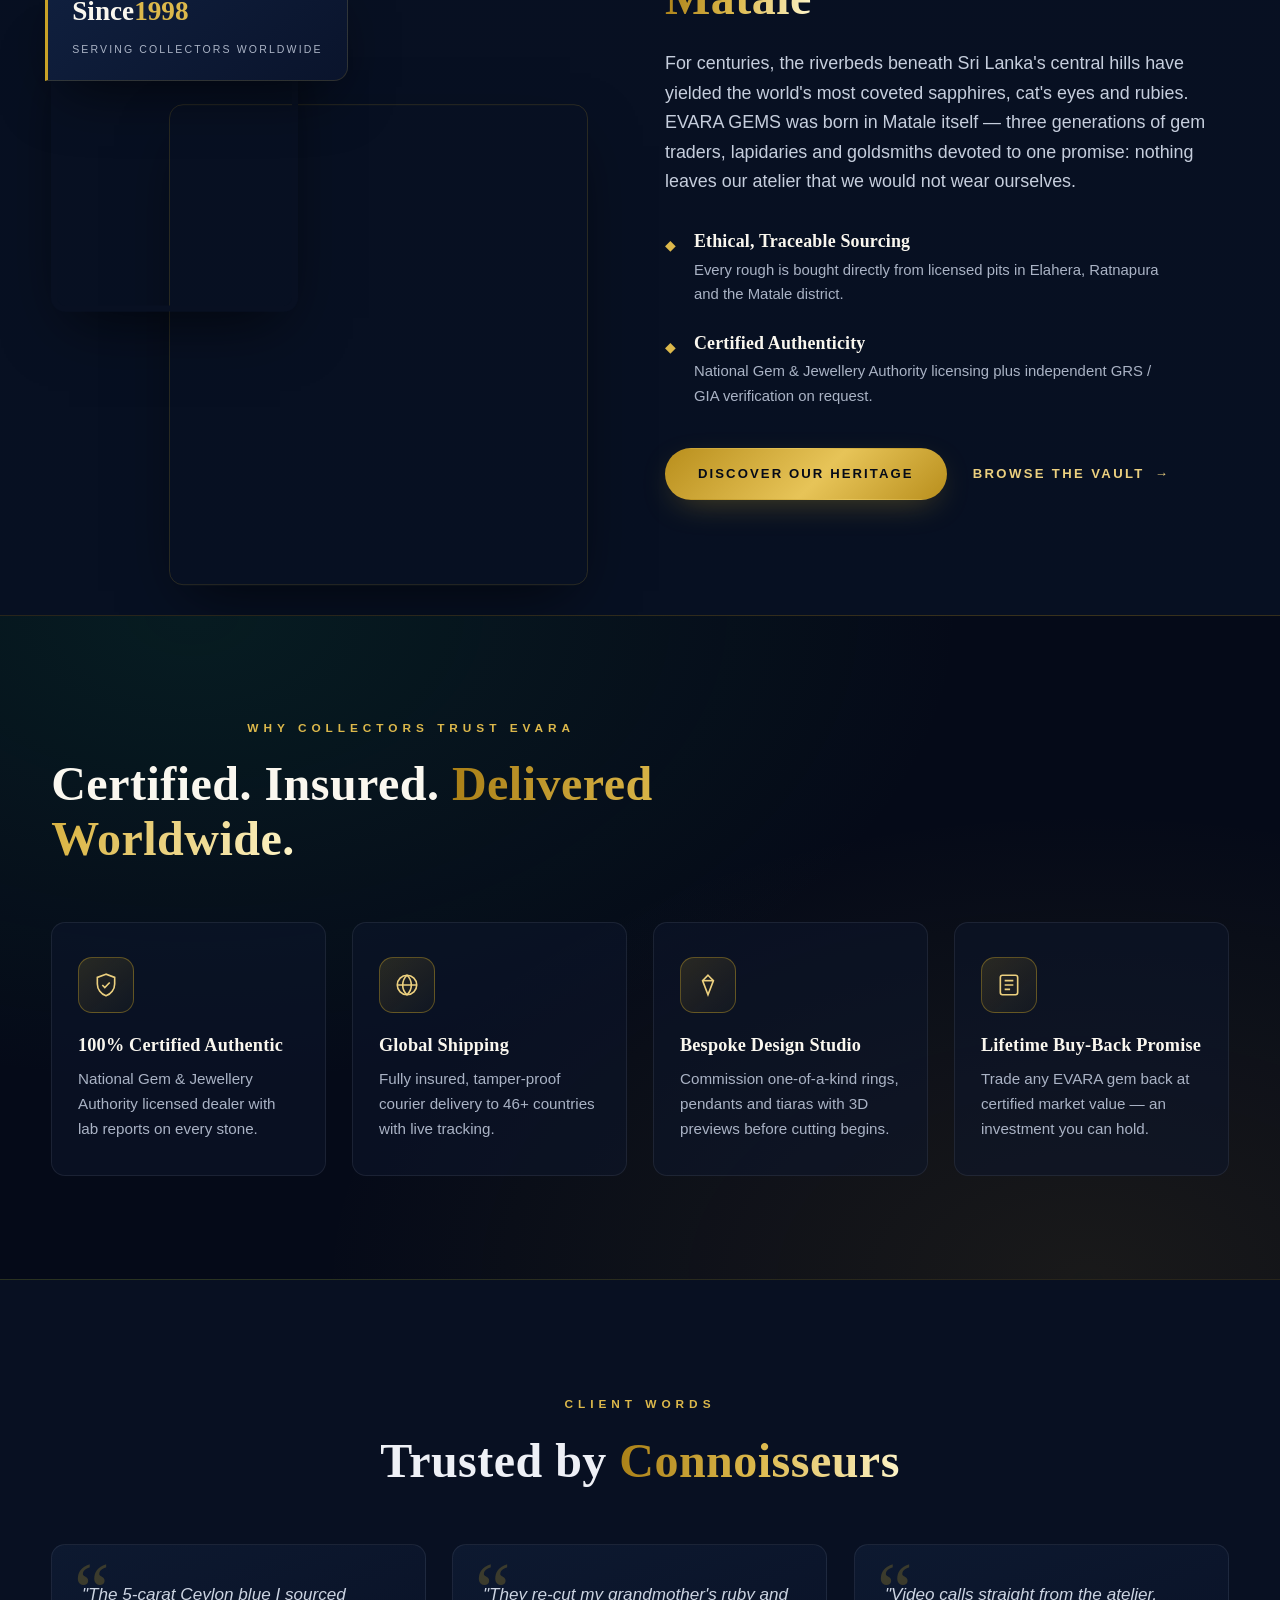
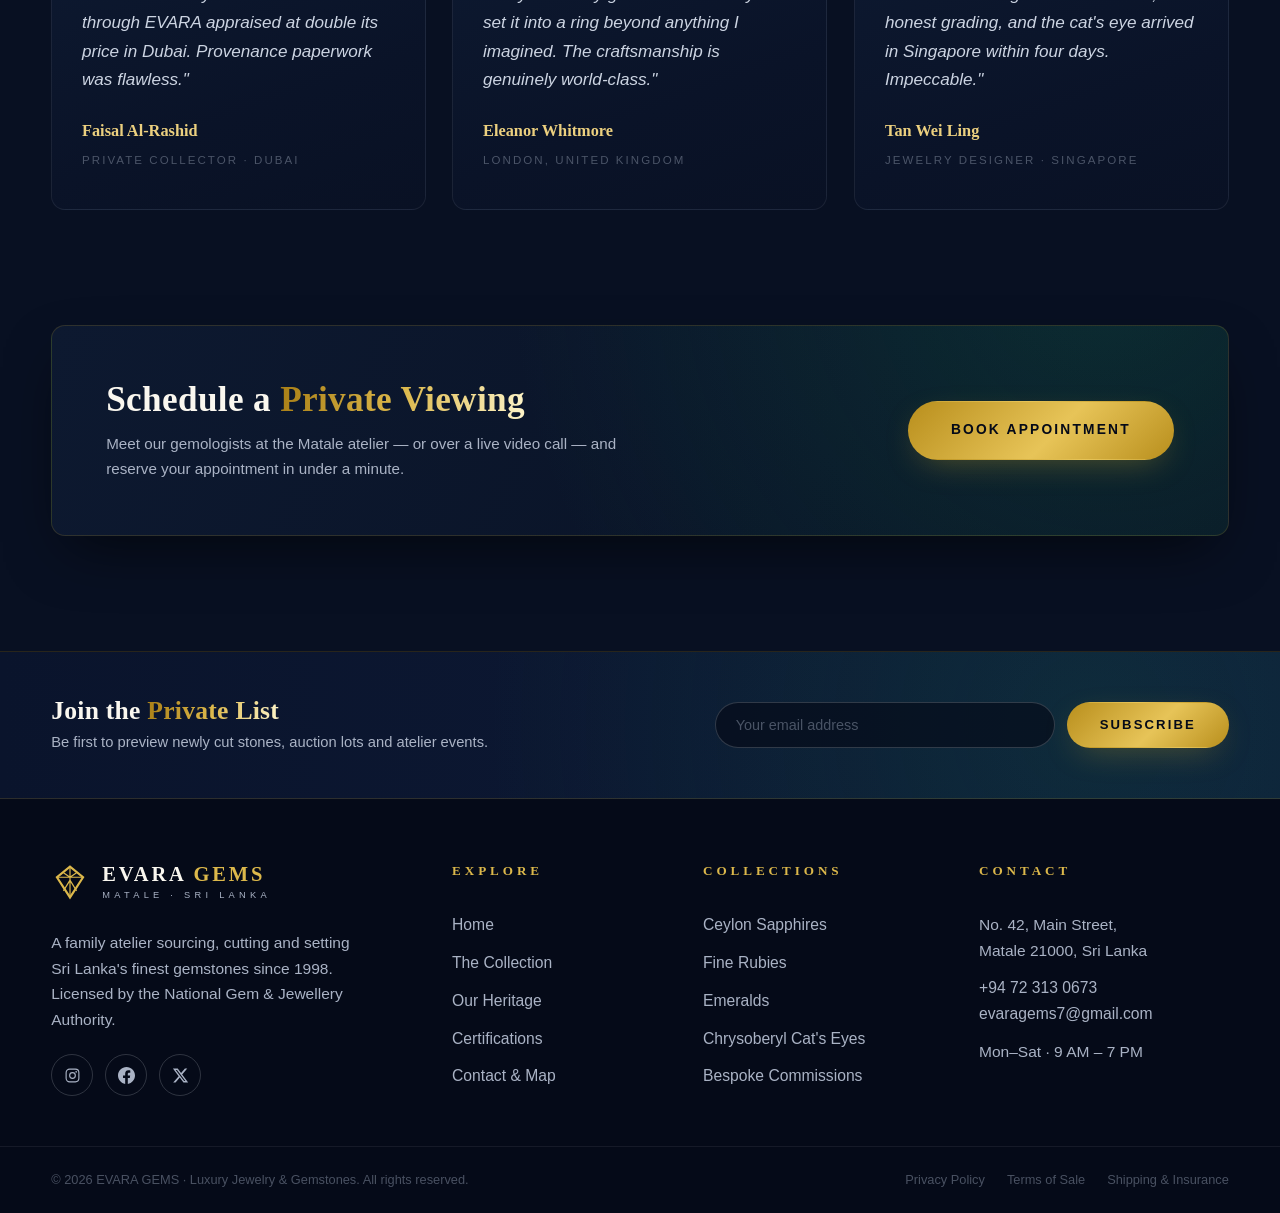
==== commit b16f454e: "Add files via upload" ====
--- a/index.html
+++ b/index.html
@@ -5,11 +5,932 @@
 <meta name="viewport" content="width=device-width, initial-scale=1.0">
 <title>EVARA GEMS — Luxury Jewelry &amp; Gemstones | Matale, Sri Lanka</title>
 <meta name="description" content="EVARA GEMS — Authentic Sri Lankan gemstones & bespoke fine jewelry from Matale. Certified sapphires, rubies, emeralds and cat's eyes with global shipping.">
-<link rel="icon" href="assets/logo.png">
+<link rel="icon" href="data:image/svg+xml,%3Csvg xmlns='http://www.w3.org/2000/svg' viewBox='0 0 24 24'%3E%3Cpath fill='%23C9A227' d='M12 2 3 9l9 13 9-13z'/%3E%3C/svg%3E">
 <link rel="preconnect" href="https://fonts.googleapis.com">
 <link rel="preconnect" href="https://fonts.gstatic.com" crossorigin>
 <link href="https://fonts.googleapis.com/css2?family=Playfair+Display:ital,wght@0,400;0,500;0,600;0,700;0,800;1,400;1,500&family=Inter:wght@300;400;500;600;700&display=swap" rel="stylesheet">
-<link rel="stylesheet" href="css/style.css">
+<style>
+:root {
+  --navy-950: #050a18;
+  --navy-900: #081022;
+  --navy-800: #0c1730;
+  --navy-700: #122142;
+  --navy-600: #1a2f5c;
+  --emerald-700: #0d5c40;
+  --emerald-600: #127952;
+  --emerald-500: #17936a;
+  --charcoal: #171a21;
+  --gold-500: #c9a227;
+  --gold-400: #dcb84b;
+  --gold-300: #ecd07f;
+  --cream: #f4efe3;
+  --ivory: #faf7ef;
+  --text-primary: #eef0f6;
+  --text-secondary: #aab3c5;
+  --text-muted: #77809399;
+  --border-soft: rgba(201, 162, 39, 0.18);
+  --card-bg: linear-gradient(160deg, #0d1930 0%, #0a1328 60%, #091124 100%);
+  --shadow-lg: 0 24px 60px -18px rgba(0, 0, 0, 0.65);
+  --shadow-gold: 0 10px 34px -12px rgba(201, 162, 39, 0.45);
+  --radius: 14px;
+  --font-serif: "Playfair Display", Georgia, serif;
+  --font-sans: "Inter", "Segoe UI", sans-serif;
+  --header-h: 84px;
+}
+
+* { margin: 0; padding: 0; box-sizing: border-box; }
+
+html { scroll-behavior: smooth; scroll-padding-top: calc(var(--header-h) - 12px); }
+
+body {
+  font-family: var(--font-sans);
+  font-weight: 400;
+  font-size: 1.07rem;
+  background: var(--navy-900);
+  color: var(--text-primary);
+  line-height: 1.65;
+  overflow-x: hidden;
+  -webkit-font-smoothing: antialiased;
+}
+
+img { max-width: 100%; display: block; }
+a { color: inherit; text-decoration: none; }
+ul { list-style: none; }
+button { font-family: inherit; cursor: pointer; }
+
+::selection { background: var(--gold-500); color: var(--navy-900); }
+
+::-webkit-scrollbar { width: 10px; }
+::-webkit-scrollbar-track { background: var(--navy-950); }
+::-webkit-scrollbar-thumb { background: linear-gradient(var(--gold-500), #8a6d15); border-radius: 6px; border: 2px solid var(--navy-950); }
+
+.container { width: min(1200px, 92%); margin-inline: auto; }
+
+.section { padding: clamp(72px, 9vw, 128px) 0; position: relative; }
+
+.gold-text {
+  background: linear-gradient(100deg, #a97f16 0%, var(--gold-400) 25%, #fdf3c6 50%, var(--gold-400) 75%, #a97f16 100%);
+  background-size: 200% auto;
+  -webkit-background-clip: text;
+  background-clip: text;
+  -webkit-text-fill-color: transparent;
+  color: transparent;
+  animation: goldSheen 7s ease-in-out infinite;
+}
+
+@keyframes goldSheen {
+  0%, 100% { background-position: 0% center; }
+  50% { background-position: 100% center; }
+}
+
+.eyebrow {
+  font-size: 0.74rem;
+  letter-spacing: 0.42em;
+  text-transform: uppercase;
+  color: var(--gold-400);
+  font-weight: 600;
+  margin-bottom: 18px;
+}
+.eyebrow.center { text-align: center; }
+
+h1, h2, h3, h4 { font-family: var(--font-serif); font-weight: 600; line-height: 1.15; letter-spacing: 0.01em; }
+
+h2 { font-size: clamp(1.9rem, 4vw, 3rem); }
+
+.section-head { max-width: 720px; margin-bottom: 56px; }
+.section-head.centered,
+.collection-section .section-head,
+.testimonials-section .section-head,
+.contact-section .section-head { margin-inline: auto; text-align: center; }
+.section-head.light h2 { color: var(--ivory); }
+.section-sub { color: var(--text-secondary); margin-top: 18px; font-size: 1.1rem; }
+
+.ornament {
+  display: flex; align-items: center; justify-content: center; gap: 14px;
+  margin-top: 20px; color: var(--gold-400);
+}
+.ornament .line { height: 1px; width: 64px; background: linear-gradient(90deg, transparent, var(--gold-500)); }
+.ornament .line:last-child { background: linear-gradient(90deg, var(--gold-500), transparent); }
+.ornament svg { width: 18px; height: 18px; opacity: 0.9; }
+
+.btn {
+  display: inline-flex; align-items: center; justify-content: center; gap: 10px;
+  padding: 14px 32px; border-radius: 999px;
+  font-size: 0.82rem; font-weight: 600; letter-spacing: 0.16em; text-transform: uppercase;
+  border: 1px solid transparent;
+  transition: transform 0.35s cubic-bezier(0.22, 1, 0.36, 1), box-shadow 0.35s, background-color 0.35s, color 0.35s, border-color 0.35s;
+}
+.btn:active { transform: translateY(1px); }
+.btn-lg { padding: 17px 42px; font-size: 0.86rem; }
+
+.btn-gold {
+  background: linear-gradient(135deg, #b98f1d, #e7c458 55%, #b98f1d);
+  color: var(--navy-950);
+  box-shadow: var(--shadow-gold);
+}
+.btn-gold:hover { transform: translateY(-3px); box-shadow: 0 16px 44px -10px rgba(201, 162, 39, 0.6); }
+
+.btn-outline-light { border-color: rgba(238, 240, 246, 0.45); color: var(--ivory); background: rgba(255, 255, 255, 0.02); backdrop-filter: blur(4px); }
+.btn-outline-light:hover { border-color: var(--gold-400); color: var(--gold-300); transform: translateY(-3px); }
+
+.btn-outline-gold { border-color: var(--gold-500); color: var(--gold-300); }
+.btn-outline-gold:hover { background: rgba(201, 162, 39, 0.12); transform: translateY(-2px); }
+
+.btn-whatsapp { background: var(--emerald-700); color: #fff; width: 100%; box-shadow: 0 14px 30px -14px rgba(13, 92, 64, 0.9); }
+.btn-whatsapp svg { width: 20px; height: 20px; }
+.btn-whatsapp:hover { background: var(--emerald-600); transform: translateY(-3px); }
+
+#preloader {
+  position: fixed; inset: 0; z-index: 2000;
+  background: var(--navy-950);
+  display: flex; align-items: center; justify-content: center;
+  transition: opacity 0.6s ease, visibility 0.6s;
+}
+#preloader.hidden { opacity: 0; visibility: hidden; }
+.preloader-inner { display: flex; flex-direction: column; align-items: center; gap: 16px; }
+.preloader-inner span { font-family: var(--font-serif); letter-spacing: 0.5em; font-size: 0.85rem; color: var(--gold-300); padding-left: 0.5em; }
+.preloader-gem { width: 54px; height: 54px; animation: gemSpin 2.4s ease-in-out infinite; }
+@keyframes gemSpin {
+  0% { transform: rotateY(0) scale(1); opacity: 1; }
+  50% { transform: rotateY(180deg) scale(0.86); opacity: 0.6; }
+  100% { transform: rotateY(360deg) scale(1); opacity: 1; }
+}
+
+.site-header {
+  position: fixed; top: 0; left: 0; right: 0; z-index: 1000;
+  height: var(--header-h);
+  display: flex; align-items: center;
+  transition: background-color 0.4s ease, box-shadow 0.4s ease, height 0.4s ease;
+  background: linear-gradient(to bottom, rgba(5, 10, 24, 0.72), transparent);
+}
+.site-header.scrolled {
+  height: 68px;
+  background: rgba(6, 11, 26, 0.88);
+  backdrop-filter: blur(14px);
+  box-shadow: 0 10px 30px -12px rgba(0, 0, 0, 0.6);
+  border-bottom: 1px solid var(--border-soft);
+}
+.header-inner { display: flex; align-items: center; justify-content: space-between; gap: 24px; }
+
+.brand { display: inline-flex; align-items: center; gap: 13px; color: var(--gold-400); }
+.brand-mark { width: 38px; height: 38px; flex-shrink: 0; }
+.brand-text { display: flex; flex-direction: column; line-height: 1.15; }
+.brand-text strong { font-family: var(--font-serif); font-size: 1.28rem; font-weight: 700; color: var(--ivory); letter-spacing: 0.14em; }
+.brand-text strong em { font-style: normal; color: var(--gold-400); }
+.brand-text small { font-size: 0.58rem; letter-spacing: 0.46em; color: var(--text-secondary); text-transform: uppercase; margin-top: 3px; }
+
+.main-nav { display: flex; align-items: center; gap: 34px; }
+.main-nav > a:not(.nav-cta) {
+  font-size: 0.8rem; letter-spacing: 0.18em; text-transform: uppercase; font-weight: 500;
+  color: var(--text-primary); position: relative; padding: 6px 0;
+}
+.main-nav > a:not(.nav-cta)::after {
+  content: ""; position: absolute; left: 0; bottom: 0; height: 1px; width: 0;
+  background: linear-gradient(90deg, var(--gold-400), transparent);
+  transition: width 0.35s ease;
+}
+.main-nav > a:not(.nav-cta):hover::after { width: 100%; }
+.nav-cta { padding: 11px 24px; font-size: 0.72rem; }
+
+.nav-toggle {
+  display: none; flex-direction: column; gap: 5px;
+  background: none; border: none; padding: 8px;
+}
+.nav-toggle span { width: 26px; height: 2px; background: var(--gold-400); transition: transform 0.35s, opacity 0.35s; border-radius: 2px; }
+.nav-toggle.open span:nth-child(1) { transform: translateY(7px) rotate(45deg); }
+.nav-toggle.open span:nth-child(2) { opacity: 0; }
+.nav-toggle.open span:nth-child(3) { transform: translateY(-7px) rotate(-45deg); }
+
+.hero {
+  position: relative; min-height: 100svh;
+  display: flex; align-items: center;
+  overflow: hidden;
+  background: radial-gradient(circle at 70% 30%, #14264d 0%, var(--navy-900) 55%);
+}
+.hero-slides { position: absolute; inset: 0; }
+.hero-slide {
+  position: absolute; inset: 0;
+  background-size: cover; background-position: center;
+  opacity: 0; transform: scale(1.04);
+  transition: opacity 1.4s ease;
+}
+.hero-slide.active { opacity: 1; animation: kenburns 8.5s ease-out forwards; }
+@keyframes kenburns {
+  from { transform: scale(1.04); }
+  to { transform: scale(1.16); }
+}
+.hero-overlay {
+  position: absolute; inset: 0;
+  background:
+    linear-gradient(90deg, rgba(5, 10, 24, 0.94) 0%, rgba(5, 10, 24, 0.62) 48%, rgba(8, 16, 34, 0.28) 100%),
+    linear-gradient(to top, var(--navy-900) 0%, transparent 34%);
+}
+.hero-content { position: relative; z-index: 5; padding-top: var(--header-h); max-width: 860px; }
+.hero-content h1 {
+  font-size: clamp(2.4rem, 5.6vw, 4.4rem);
+  font-weight: 700;
+  color: var(--ivory);
+  text-shadow: 0 4px 40px rgba(0, 0, 0, 0.55);
+}
+.hero-sub { margin: 26px 0 38px; max-width: 620px; color: #cfd6e4; font-size: clamp(0.98rem, 1.4vw, 1.12rem); font-weight: 300; }
+.hero-actions { display: flex; flex-wrap: wrap; gap: 16px; }
+
+.hero-arrow {
+  position: absolute; top: 50%; transform: translateY(-50%); z-index: 6;
+  width: 52px; height: 52px; border-radius: 50%;
+  border: 1px solid rgba(238, 240, 246, 0.28); background: rgba(5, 10, 24, 0.35);
+  color: var(--ivory); font-size: 1rem; backdrop-filter: blur(6px);
+  transition: all 0.3s ease;
+}
+.hero-arrow:hover { background: var(--gold-500); border-color: var(--gold-500); color: var(--navy-950); }
+.hero-arrow.prev { left: 26px; }
+.hero-arrow.next { right: 26px; }
+
+.hero-dots { position: absolute; bottom: 96px; right: 44px; z-index: 6; display: flex; flex-direction: column; gap: 12px; }
+.hero-dots button {
+  width: 10px; height: 10px; border-radius: 50%;
+  border: 1px solid var(--gold-300); background: transparent; padding: 0;
+  transition: all 0.35s ease;
+}
+.hero-dots button.active { background: var(--gold-400); box-shadow: 0 0 12px rgba(220, 184, 75, 0.9); transform: scale(1.25); }
+
+.scroll-hint {
+  position: absolute; bottom: 34px; left: 50%; transform: translateX(-50%);
+  z-index: 6; width: 26px; height: 42px; border-radius: 14px;
+  border: 1.5px solid rgba(238, 240, 246, 0.4);
+}
+.scroll-hint span {
+  position: absolute; top: 8px; left: 50%; width: 3px; height: 8px; margin-left: -1.5px;
+  background: var(--gold-400); border-radius: 3px;
+  animation: scrollDrop 1.8s ease-in-out infinite;
+}
+@keyframes scrollDrop {
+  0% { transform: translateY(0); opacity: 1; }
+  70% { transform: translateY(14px); opacity: 0; }
+  100% { transform: translateY(0); opacity: 0; }
+}
+
+.stats-strip {
+  background: linear-gradient(180deg, var(--navy-950), var(--navy-900));
+  border-block: 1px solid var(--border-soft);
+  padding: 44px 0;
+}
+.stats-grid { display: grid; grid-template-columns: repeat(4, 1fr); gap: 24px; text-align: center; }
+.stat-num { font-family: var(--font-serif); font-size: clamp(1.9rem, 3.4vw, 2.7rem); font-weight: 700; display: block; }
+.stat small { color: var(--text-secondary); letter-spacing: 0.2em; text-transform: uppercase; font-size: 0.68rem; margin-top: 6px; display: block; }
+
+.filter-bar {
+  background: var(--charcoal);
+  background-image: linear-gradient(160deg, rgba(201, 162, 39, 0.06), transparent 40%);
+  border: 1px solid var(--border-soft);
+  border-radius: var(--radius);
+  padding: 26px 28px 20px;
+  margin-bottom: 40px;
+  box-shadow: var(--shadow-lg);
+}
+.filter-pills { display: flex; flex-wrap: wrap; gap: 10px; margin-bottom: 22px; }
+.pill {
+  padding: 9px 22px; border-radius: 999px;
+  background: transparent; border: 1px solid rgba(238, 240, 246, 0.18);
+  color: var(--text-secondary); font-size: 0.76rem; letter-spacing: 0.14em; text-transform: uppercase; font-weight: 600;
+  transition: all 0.3s ease;
+}
+.pill:hover { border-color: var(--gold-400); color: var(--gold-300); }
+.pill.active { background: linear-gradient(135deg, #b98f1d, #e0bd51); border-color: transparent; color: var(--navy-950); }
+
+.filter-controls { display: grid; grid-template-columns: repeat(4, minmax(0, 1fr)) auto; gap: 20px; align-items: end; }
+.filter-field span { display: block; font-size: 0.68rem; letter-spacing: 0.22em; text-transform: uppercase; color: var(--text-muted); color: var(--text-secondary); margin-bottom: 8px; }
+.filter-field output { color: var(--gold-300); letter-spacing: 0.05em; }
+select {
+  width: 100%; padding: 11px 14px;
+  background: var(--navy-800); color: var(--text-primary);
+  border: 1px solid rgba(238, 240, 246, 0.14); border-radius: 9px;
+  font-family: inherit; font-size: 0.86rem;
+  appearance: none;
+  background-image: url("data:image/svg+xml,%3Csvg xmlns='http://www.w3.org/2000/svg' width='10' height='6'%3E%3Cpath d='M1 1l4 4 4-4' stroke='%23c9a227' fill='none' stroke-width='1.6'/%3E%3C/svg%3E");
+  background-repeat: no-repeat; background-position: right 14px center;
+  cursor: pointer; transition: border-color 0.3s;
+}
+select:focus { outline: none; border-color: var(--gold-500); }
+
+input[type="range"] { width: 100%; appearance: none; height: 4px; border-radius: 4px; background: linear-gradient(90deg, var(--gold-500) var(--fill, 100%), rgba(238, 240, 246, 0.15) var(--fill, 100%)); outline: none; margin-top: 12px; }
+input[type="range"]::-webkit-slider-thumb {
+  appearance: none; width: 18px; height: 18px; border-radius: 50%;
+  background: radial-gradient(circle at 35% 35%, var(--gold-300), var(--gold-500));
+  border: 2px solid var(--navy-950); box-shadow: 0 0 0 1px var(--gold-500), 0 4px 12px rgba(0, 0, 0, 0.5);
+  cursor: pointer; transition: transform 0.2s;
+}
+input[type="range"]::-webkit-slider-thumb:hover { transform: scale(1.2); }
+input[type="range"]::-moz-range-thumb {
+  width: 16px; height: 16px; border-radius: 50%;
+  background: var(--gold-400); border: 2px solid var(--navy-950); cursor: pointer;
+}
+
+.reset-filters {
+  padding: 11px 20px; border-radius: 9px;
+  background: transparent; border: 1px solid rgba(238, 240, 246, 0.2);
+  color: var(--text-secondary); font-size: 0.74rem; letter-spacing: 0.16em; text-transform: uppercase; font-weight: 600;
+  transition: all 0.3s;
+  white-space: nowrap;
+}
+.reset-filters:hover { border-color: var(--gold-400); color: var(--gold-300); }
+
+.result-count { margin-top: 18px; font-size: 0.78rem; letter-spacing: 0.14em; text-transform: uppercase; color: var(--text-muted); color: var(--text-secondary); }
+.result-count strong { color: var(--gold-300); }
+
+.product-grid { display: grid; grid-template-columns: repeat(auto-fill, minmax(280px, 1fr)); gap: 28px; }
+
+.product-card {
+  background: var(--card-bg);
+  border: 1px solid rgba(238, 240, 246, 0.08);
+  border-radius: var(--radius);
+  overflow: hidden;
+  display: flex; flex-direction: column;
+  transition: transform 0.5s cubic-bezier(0.22, 1, 0.36, 1), box-shadow 0.5s, border-color 0.5s;
+  animation: cardIn 0.5s ease both;
+}
+@keyframes cardIn {
+  from { opacity: 0; transform: translateY(22px); }
+  to { opacity: 1; transform: translateY(0); }
+}
+.product-card:hover {
+  transform: translateY(-8px);
+  border-color: rgba(201, 162, 39, 0.5);
+  box-shadow: var(--shadow-lg), 0 0 0 1px rgba(201, 162, 39, 0.12);
+}
+
+.product-media {
+  position: relative; aspect-ratio: 4 / 3.1; overflow: hidden;
+  background:
+    radial-gradient(circle at 30% 25%, rgba(23, 147, 106, 0.22), transparent 55%),
+    radial-gradient(circle at 75% 80%, rgba(26, 47, 92, 0.85), transparent 60%),
+    linear-gradient(150deg, #101c38, #0a1226);
+  display: flex; align-items: center; justify-content: center;
+}
+.product-media::before {
+  content: "";
+  position: absolute; inset: 0;
+  background-image:
+    repeating-linear-gradient(115deg, rgba(255, 255, 255, 0.028) 0 1px, transparent 1px 26px),
+    repeating-linear-gradient(65deg, rgba(255, 255, 255, 0.02) 0 1px, transparent 1px 26px);
+  pointer-events: none;
+}
+.product-media svg.gem-watermark { width: 130px; height: 130px; opacity: 0.16; color: var(--gold-300); }
+.product-media img {
+  position: absolute; inset: 0; width: 100%; height: 100%; object-fit: cover;
+  transition: transform 0.8s cubic-bezier(0.22, 1, 0.36, 1), opacity 0.6s;
+}
+.product-card:hover .product-media img { transform: scale(1.09); }
+
+.product-badge {
+  position: absolute; top: 14px; left: 14px; z-index: 3;
+  padding: 6px 14px; border-radius: 999px;
+  background: rgba(5, 10, 24, 0.72); backdrop-filter: blur(6px);
+  border: 1px solid rgba(201, 162, 39, 0.55);
+  color: var(--gold-300); font-size: 0.62rem; font-weight: 700; letter-spacing: 0.22em; text-transform: uppercase;
+}
+.badge-rare { border-color: rgba(23, 147, 106, 0.8); color: #7fe0bb; }
+
+.product-overlay {
+  position: absolute; inset: 0; z-index: 2;
+  background: linear-gradient(to top, rgba(5, 10, 24, 0.82), transparent 55%);
+  display: flex; align-items: flex-end; justify-content: center; padding-bottom: 18px;
+  opacity: 0; transition: opacity 0.4s ease;
+}
+.product-card:hover .product-overlay { opacity: 1; }
+
+.product-body { padding: 22px 24px 24px; display: flex; flex-direction: column; flex: 1; }
+.product-type { font-size: 0.66rem; letter-spacing: 0.3em; text-transform: uppercase; color: var(--gold-400); font-weight: 600; margin-bottom: 8px; }
+.product-body h3 { font-size: 1.28rem; color: var(--ivory); margin-bottom: 16px; }
+
+.product-specs {
+  display: grid; grid-template-columns: repeat(3, 1fr); gap: 8px;
+  border-block: 1px solid rgba(238, 240, 246, 0.09);
+  padding: 12px 0; margin-bottom: 18px;
+}
+.product-specs li { text-align: center; }
+.product-specs li span { display: block; font-size: 0.58rem; letter-spacing: 0.2em; text-transform: uppercase; color: var(--text-muted); margin-bottom: 3px; }
+.product-specs li strong { font-size: 0.82rem; font-weight: 600; color: var(--text-primary); }
+
+.product-foot { margin-top: auto; display: flex; flex-direction: column; gap: 14px; }
+.price { font-family: var(--font-serif); font-size: 1.5rem; font-weight: 700; color: var(--gold-300); }
+.price small { font-family: var(--font-sans); font-size: 0.66rem; color: var(--text-muted); letter-spacing: 0.12em; text-transform: uppercase; margin-left: 8px; font-weight: 500; }
+
+.whatsapp-inquire {
+  display: inline-flex; align-items: center; justify-content: center; gap: 9px;
+  padding: 11px 16px; border-radius: 9px;
+  border: 1px solid rgba(23, 147, 106, 0.65);
+  color: #8be3bf; font-size: 0.72rem; font-weight: 600; letter-spacing: 0.14em; text-transform: uppercase;
+  transition: all 0.35s ease;
+}
+.whatsapp-inquire svg { width: 16px; height: 16px; }
+.whatsapp-inquire:hover { background: var(--emerald-700); border-color: var(--emerald-600); color: #fff; box-shadow: 0 10px 24px -12px rgba(13, 92, 64, 0.9); }
+
+.empty-state {
+  text-align: center; padding: 70px 20px;
+  border: 1px dashed rgba(201, 162, 39, 0.3); border-radius: var(--radius);
+  color: var(--text-secondary);
+}
+.empty-state svg { width: 56px; height: 56px; color: var(--gold-500); margin-bottom: 18px; }
+.empty-state h3 { color: var(--ivory); margin-bottom: 10px; }
+.empty-state p { max-width: 420px; margin: 0 auto 26px; }
+
+.heritage-section { background: linear-gradient(180deg, var(--navy-900) 0%, #071022 100%); overflow: hidden; }
+.heritage-grid { display: grid; grid-template-columns: 1fr 1.05fr; gap: clamp(40px, 6vw, 90px); align-items: center; }
+
+.heritage-media { position: relative; min-height: 520px; }
+.hm-main, .hm-small { position: absolute; overflow: hidden; border-radius: var(--radius); }
+.hm-main {
+  top: 0; right: 0; width: 78%; aspect-ratio: 4 / 4.6;
+  box-shadow: var(--shadow-lg);
+  border: 1px solid var(--border-soft);
+}
+.hm-small {
+  bottom: 0; left: 0; width: 46%; aspect-ratio: 1 / 1.15;
+  border: 6px solid var(--navy-900);
+  box-shadow: var(--shadow-lg);
+  z-index: 2;
+}
+.hm-main img, .hm-small img { width: 100%; height: 100%; object-fit: cover; }
+.hm-badge {
+  position: absolute; top: 8%; left: -6px; z-index: 3;
+  background: linear-gradient(140deg, #10203f, #0a142c);
+  border: 1px solid var(--border-soft); border-left: 3px solid var(--gold-500);
+  border-radius: 0 var(--radius) var(--radius) 0;
+  padding: 18px 24px; text-align: left;
+  box-shadow: var(--shadow-lg);
+}
+.hm-badge strong { display: block; font-family: var(--font-serif); font-size: 1.7rem; color: var(--ivory); }
+.hm-badge strong em { font-style: normal; color: var(--gold-400); }
+.hm-badge span { font-size: 0.66rem; letter-spacing: 0.2em; text-transform: uppercase; color: var(--text-secondary); }
+
+.heritage-copy h2 { margin-bottom: 24px; }
+.heritage-copy .lead { color: #c6cedd; font-weight: 300; font-size: 1.12rem; margin-bottom: 34px; }
+.heritage-points { display: grid; gap: 26px; margin-bottom: 40px; }
+.heritage-points li { display: flex; gap: 18px; }
+.hp-icon { color: var(--gold-400); font-size: 0.9rem; line-height: 2; }
+.heritage-points h4 { font-size: 1.12rem; color: var(--ivory); margin-bottom: 6px; }
+.heritage-points p { color: var(--text-secondary); font-size: 0.93rem; max-width: 480px; }
+.heritage-actions { display: flex; align-items: center; flex-wrap: wrap; gap: 26px; }
+.link-arrow { color: var(--gold-300); font-size: 0.82rem; letter-spacing: 0.18em; text-transform: uppercase; font-weight: 600; display: inline-flex; gap: 10px; transition: gap 0.3s; }
+.link-arrow:hover { gap: 16px; }
+
+.trust-band {
+  background:
+    radial-gradient(ellipse at 15% 0%, rgba(18, 121, 82, 0.16), transparent 50%),
+    radial-gradient(ellipse at 85% 100%, rgba(201, 162, 39, 0.1), transparent 50%),
+    var(--navy-950);
+  border-block: 1px solid var(--border-soft);
+  padding: clamp(70px, 8vw, 110px) 0;
+}
+.trust-grid { display: grid; grid-template-columns: repeat(4, 1fr); gap: 26px; }
+.trust-card {
+  background: rgba(13, 22, 44, 0.55);
+  border: 1px solid rgba(238, 240, 246, 0.08);
+  border-radius: var(--radius);
+  padding: 34px 26px;
+  transition: transform 0.45s ease, border-color 0.45s, background 0.45s;
+}
+.trust-card:hover { transform: translateY(-6px); border-color: rgba(201, 162, 39, 0.45); background: rgba(16, 27, 53, 0.75); }
+.trust-icon {
+  width: 56px; height: 56px; border-radius: 14px;
+  display: flex; align-items: center; justify-content: center;
+  background: linear-gradient(140deg, rgba(201, 162, 39, 0.16), rgba(201, 162, 39, 0.04));
+  border: 1px solid rgba(201, 162, 39, 0.4);
+  color: var(--gold-300); margin-bottom: 22px;
+}
+.trust-icon svg { width: 26px; height: 26px; }
+.trust-card h3 { font-size: 1.14rem; color: var(--ivory); margin-bottom: 10px; }
+.trust-card p { font-size: 0.95rem; color: var(--text-secondary); }
+
+.testimonials-section .testimonial-grid { display: grid; grid-template-columns: repeat(3, 1fr); gap: 26px; }
+.t-card {
+  background: var(--card-bg);
+  border: 1px solid rgba(238, 240, 246, 0.08);
+  border-radius: var(--radius);
+  padding: 36px 30px;
+  position: relative;
+  transition: transform 0.4s ease, border-color 0.4s;
+}
+.t-card:hover { transform: translateY(-6px); border-color: rgba(201, 162, 39, 0.4); }
+.t-card::before {
+  content: "\201C";
+  position: absolute; top: 6px; left: 22px;
+  font-family: var(--font-serif); font-size: 5rem; color: rgba(201, 162, 39, 0.25);
+  line-height: 1;
+}
+.t-card p { font-style: italic; font-weight: 300; color: #ccd4e2; margin-bottom: 24px; position: relative; }
+.t-card footer strong { display: block; font-family: var(--font-serif); color: var(--gold-300); font-size: 1.02rem; }
+.t-card footer span { font-size: 0.72rem; letter-spacing: 0.18em; text-transform: uppercase; color: var(--text-muted); }
+
+.contact-section { background: linear-gradient(180deg, var(--navy-900), var(--navy-950)); }
+.contact-grid { display: grid; grid-template-columns: 1.15fr 1fr; gap: clamp(30px, 4vw, 60px); align-items: stretch; }
+
+.map-wrap {
+  border-radius: var(--radius); overflow: hidden;
+  border: 1px solid var(--border-soft);
+  box-shadow: var(--shadow-lg);
+  min-height: 480px;
+  filter: saturate(0.82) contrast(1.02);
+}
+.map-wrap iframe { width: 100%; height: 100%; min-height: 480px; border: 0; display: block; }
+
+.contact-info { display: flex; flex-direction: column; gap: 30px; }
+.info-list { display: grid; gap: 22px; }
+.info-list li { display: flex; gap: 18px; }
+.info-list .ico {
+  flex-shrink: 0; width: 46px; height: 46px; border-radius: 12px;
+  display: flex; align-items: center; justify-content: center;
+  background: rgba(201, 162, 39, 0.09); border: 1px solid rgba(201, 162, 39, 0.35);
+  color: var(--gold-300);
+}
+.info-list .ico svg { width: 21px; height: 21px; }
+.info-list h4 { font-size: 1.05rem; color: var(--ivory); margin-bottom: 4px; }
+.info-list p { color: var(--text-secondary); font-size: 0.98rem; }
+.info-list a:hover { color: var(--gold-300); }
+
+.social-row { display: flex; gap: 12px; }
+.social-row a {
+  width: 42px; height: 42px; border-radius: 50%;
+  display: inline-flex; align-items: center; justify-content: center;
+  border: 1px solid rgba(238, 240, 246, 0.18);
+  color: var(--text-secondary);
+  transition: all 0.35s ease;
+}
+.social-row a svg { width: 17px; height: 17px; }
+.social-row a:hover { border-color: var(--gold-400); color: var(--gold-300); transform: translateY(-4px); }
+
+.site-footer { background: var(--navy-950); border-top: 1px solid var(--border-soft); }
+
+.newsletter-strip {
+  background:
+    radial-gradient(circle at 85% 50%, rgba(18, 121, 82, 0.18), transparent 55%),
+    linear-gradient(90deg, #0a142c, #0e1b38);
+  border-bottom: 1px solid var(--border-soft);
+  padding: 44px 0;
+}
+.newsletter-inner { display: flex; align-items: center; justify-content: space-between; flex-wrap: wrap; gap: 24px; }
+.nl-copy h3 { font-size: 1.6rem; color: var(--ivory); }
+.nl-copy p { color: var(--text-secondary); font-size: 0.92rem; margin-top: 4px; }
+.newsletter-form { display: flex; gap: 12px; flex-wrap: wrap; }
+.newsletter-form input {
+  width: min(340px, 70vw); padding: 14px 20px;
+  background: rgba(5, 10, 24, 0.65); border: 1px solid rgba(238, 240, 246, 0.18);
+  border-radius: 999px; color: var(--text-primary); font-family: inherit; font-size: 0.9rem;
+  transition: border-color 0.3s;
+}
+.newsletter-form input:focus { outline: none; border-color: var(--gold-500); }
+.newsletter-form input::placeholder { color: var(--text-muted); }
+.nl-msg { color: #7fe0bb; font-size: 0.9rem; width: 100%; }
+
+.footer-grid {
+  display: grid; grid-template-columns: 1.4fr 0.8fr 0.9fr 1fr;
+  gap: clamp(28px, 4vw, 60px);
+  padding: 64px 0 50px;
+}
+.f-brand p { color: var(--text-secondary); font-size: 0.97rem; margin: 20px 0 22px; max-width: 320px; }
+.f-col h4 { font-size: 0.82rem; letter-spacing: 0.3em; text-transform: uppercase; color: var(--gold-400); margin-bottom: 22px; font-weight: 600; }
+.f-col { display: flex; flex-direction: column; gap: 12px; }
+.f-col a { color: var(--text-secondary); font-size: 0.98rem; transition: color 0.3s, padding-left 0.3s; }
+.f-col a:hover { color: var(--gold-300); padding-left: 6px; }
+.f-contact p { color: var(--text-secondary); font-size: 0.97rem; }
+.f-contact a:hover { color: var(--gold-300); }
+
+.footer-bottom { border-top: 1px solid rgba(238, 240, 246, 0.07); padding: 22px 0; }
+.fb-inner { display: flex; align-items: center; justify-content: space-between; flex-wrap: wrap; gap: 12px; }
+.fb-inner p { font-size: 0.8rem; color: var(--text-muted); }
+.fb-links { display: flex; gap: 22px; }
+.fb-links a { color: var(--text-muted); transition: color 0.3s; }
+.fb-links a:hover { color: var(--gold-300); }
+
+.whatsapp-float {
+  position: fixed; right: 26px; bottom: 26px; z-index: 1100;
+  width: 62px; height: 62px; border-radius: 50%;
+  background: linear-gradient(140deg, #25d366, #128c7e);
+  color: #fff;
+  display: flex; align-items: center; justify-content: center;
+  box-shadow: 0 14px 34px -8px rgba(18, 140, 126, 0.65);
+  transition: transform 0.35s cubic-bezier(0.22, 1, 0.36, 1);
+}
+.whatsapp-float svg { width: 31px; height: 31px; }
+.whatsapp-float::before, .whatsapp-float::after {
+  content: ""; position: absolute; inset: 0; border-radius: 50%;
+  border: 2px solid rgba(37, 211, 102, 0.6);
+  animation: waPulse 2.4s ease-out infinite;
+}
+.whatsapp-float::after { animation-delay: 1.2s; }
+@keyframes waPulse {
+  from { transform: scale(1); opacity: 0.9; }
+  to { transform: scale(1.75); opacity: 0; }
+}
+.whatsapp-float:hover { transform: scale(1.1) rotate(6deg); }
+.wf-tooltip {
+  position: absolute; right: 74px; white-space: nowrap;
+  background: var(--navy-800); border: 1px solid var(--border-soft);
+  color: var(--ivory); font-size: 0.76rem; font-weight: 500; letter-spacing: 0.04em;
+  padding: 9px 16px; border-radius: 9px;
+  opacity: 0; transform: translateX(8px);
+  transition: all 0.35s ease; pointer-events: none;
+}
+.whatsapp-float:hover .wf-tooltip { opacity: 1; transform: translateX(0); }
+
+.back-to-top {
+  position: fixed; right: 33px; bottom: 104px; z-index: 1090;
+  width: 48px; height: 48px; border-radius: 50%;
+  background: rgba(13, 22, 44, 0.85); border: 1px solid rgba(201, 162, 39, 0.5);
+  color: var(--gold-300); font-size: 1.1rem;
+  opacity: 0; visibility: hidden; transform: translateY(14px);
+  transition: all 0.4s ease;
+  backdrop-filter: blur(6px);
+}
+.back-to-top.show { opacity: 1; visibility: visible; transform: translateY(0); }
+.back-to-top:hover { background: var(--gold-500); color: var(--navy-950); }
+
+.reveal { opacity: 0; transform: translateY(30px); transition: opacity 0.9s ease, transform 0.9s cubic-bezier(0.22, 1, 0.36, 1); }
+.reveal.in-view { opacity: 1; transform: translateY(0); }
+.delay-1 { transition-delay: 0.12s; }
+.delay-2 { transition-delay: 0.24s; }
+.delay-3 { transition-delay: 0.36s; }
+.delay-4 { transition-delay: 0.48s; }
+
+@media (max-width: 1080px) {
+  .filter-controls { grid-template-columns: repeat(2, 1fr); }
+  .trust-grid { grid-template-columns: repeat(2, 1fr); }
+  .footer-grid { grid-template-columns: 1fr 1fr; }
+  .hero-dots { bottom: 30px; right: 30px; flex-direction: row; }
+  .scroll-hint { display: none; }
+}
+
+@media (max-width: 900px) {
+  :root { --header-h: 72px; }
+  .nav-toggle { display: flex; }
+  .main-nav {
+    position: fixed; top: var(--header-h); right: 0;
+    width: min(360px, 88vw); height: calc(100vh - var(--header-h));
+    background: rgba(6, 11, 26, 0.97);
+    backdrop-filter: blur(18px);
+    border-left: 1px solid var(--border-soft);
+    flex-direction: column; align-items: flex-start;
+    padding: 44px 36px; gap: 26px;
+    transform: translateX(105%);
+    transition: transform 0.45s cubic-bezier(0.22, 1, 0.36, 1);
+  }
+  .main-nav.open { transform: translateX(0); }
+  .main-nav > a:not(.nav-cta) { font-size: 0.95rem; }
+  .heritage-grid { grid-template-columns: 1fr; }
+  .heritage-media { min-height: 440px; max-width: 560px; }
+  .contact-grid { grid-template-columns: 1fr; }
+  .map-wrap { min-height: 340px; }
+  .map-wrap iframe { min-height: 340px; }
+  .testimonial-grid { grid-template-columns: 1fr; max-width: 560px; margin-inline: auto; }
+}
+
+@media (max-width: 600px) {
+  .stats-grid { grid-template-columns: repeat(2, 1fr); gap: 30px 12px; }
+  .filter-bar { padding: 20px 18px 16px; }
+  .filter-controls { grid-template-columns: 1fr; gap: 16px; }
+  .trust-grid { grid-template-columns: 1fr; }
+  .footer-grid { grid-template-columns: 1fr; gap: 34px; padding: 48px 0 36px; }
+  .newsletter-inner { flex-direction: column; align-items: flex-start; }
+  .hero-arrow { display: none; }
+  .product-grid { grid-template-columns: 1fr; }
+  .whatsapp-float { width: 56px; height: 56px; right: 18px; bottom: 18px; }
+  .back-to-top { right: 22px; bottom: 88px; }
+  .fb-inner { justify-content: center; text-align: center; }
+  .hm-badge { padding: 12px 16px; }
+  .hm-badge strong { font-size: 1.3rem; }
+}
+
+@media (prefers-reduced-motion: reduce) {
+  *, *::before, *::after { animation-duration: 0.01ms !important; animation-iteration-count: 1 !important; transition-duration: 0.01ms !important; scroll-behavior: auto !important; }
+  .reveal { opacity: 1; transform: none; }
+}
+
+.main-nav > a.active { color: var(--gold-300); }
+.main-nav > a.active::after { width: 100%; }
+
+.brand-mark-wrap { position: relative; display: flex; align-items: center; justify-content: center; flex-shrink: 0; }
+.brand-mark-wrap .brand-fallback { width: 38px; height: 38px; color: var(--gold-400); }
+.brand-mark-wrap:has(img) .brand-fallback { display: none; }
+img.brand-logo { width: auto; height: auto; max-width: 46px; max-height: 46px; object-fit: contain; }
+
+.center-actions { text-align: center; margin-top: 48px; }
+
+.page-banner {
+  position: relative;
+  padding: calc(var(--header-h) + clamp(44px, 6vw, 76px)) 0 clamp(46px, 6vw, 68px);
+  text-align: center;
+  background:
+    radial-gradient(ellipse at 18% 0%, rgba(18, 121, 82, 0.18), transparent 55%),
+    radial-gradient(ellipse at 85% 130%, rgba(201, 162, 39, 0.12), transparent 50%),
+    linear-gradient(180deg, #0a142c, var(--navy-900));
+  border-bottom: 1px solid var(--border-soft);
+}
+.page-banner h1 { font-size: clamp(2rem, 4.6vw, 3.3rem); color: var(--ivory); margin-top: 14px; }
+.page-banner .crumb { font-size: 0.72rem; letter-spacing: 0.32em; text-transform: uppercase; color: var(--text-muted); margin-bottom: 22px; }
+.page-banner .crumb a { color: var(--text-secondary); transition: color 0.3s; }
+.page-banner .crumb a:hover { color: var(--gold-300); }
+
+.cta-section { padding-bottom: clamp(72px, 9vw, 120px); padding-top: 0; }
+.cta-panel {
+  border: 1px solid var(--border-soft);
+  border-radius: var(--radius);
+  background:
+    radial-gradient(circle at 90% -30%, rgba(18, 121, 82, 0.25), transparent 55%),
+    linear-gradient(120deg, #0d1930, #0a1428 65%, #091124);
+  box-shadow: var(--shadow-lg);
+  display: flex; align-items: center; justify-content: space-between;
+  gap: 26px; flex-wrap: wrap;
+  padding: clamp(30px, 5vw, 54px);
+}
+.cta-panel h2 { font-size: clamp(1.55rem, 3vw, 2.2rem); color: var(--ivory); }
+.cta-panel p { color: var(--text-secondary); margin-top: 10px; max-width: 560px; font-size: 0.95rem; }
+
+.appointment-section {
+  background:
+    radial-gradient(circle at 8% 20%, rgba(18, 121, 82, 0.12), transparent 45%),
+    linear-gradient(180deg, var(--navy-950), var(--navy-900));
+  border-top: 1px solid var(--border-soft);
+}
+.appointment-grid { display: grid; grid-template-columns: 0.85fr 1.15fr; gap: clamp(32px, 4.5vw, 70px); align-items: start; }
+.appt-steps { display: grid; gap: 24px; }
+.appt-step { display: flex; gap: 16px; align-items: flex-start; }
+.appt-num {
+  font-family: var(--font-serif); color: var(--gold-300); font-size: 1rem;
+  width: 38px; height: 38px; border-radius: 50%; flex-shrink: 0;
+  display: flex; align-items: center; justify-content: center;
+  border: 1px solid rgba(201, 162, 39, 0.45);
+  background: rgba(201, 162, 39, 0.08);
+}
+.appt-step h4 { font-size: 1.04rem; color: var(--ivory); margin-bottom: 4px; }
+.appt-step p { font-size: 0.88rem; color: var(--text-secondary); }
+
+.form-panel {
+  background: var(--card-bg);
+  border: 1px solid var(--border-soft);
+  border-radius: var(--radius);
+  padding: clamp(26px, 4vw, 46px);
+  box-shadow: var(--shadow-lg);
+}
+.form-grid { display: grid; grid-template-columns: 1fr 1fr; gap: 20px; }
+.field { display: flex; flex-direction: column; }
+.field.full { grid-column: 1 / -1; }
+.field label { font-size: 0.66rem; letter-spacing: 0.24em; text-transform: uppercase; color: var(--text-secondary); margin-bottom: 8px; font-weight: 600; }
+.field label em { color: var(--gold-400); font-style: normal; }
+.field input,
+.field select,
+.field textarea {
+  width: 100%; padding: 13px 16px;
+  background: rgba(5, 10, 24, 0.62);
+  border: 1px solid rgba(238, 240, 246, 0.15);
+  border-radius: 10px;
+  color: var(--text-primary); font-family: inherit; font-size: 0.92rem;
+  transition: border-color 0.3s ease; color-scheme: dark;
+}
+.field select {
+  appearance: none;
+  background-image: url("data:image/svg+xml,%3Csvg xmlns='http://www.w3.org/2000/svg' width='10' height='6'%3E%3Cpath d='M1 1l4 4 4-4' stroke='%23c9a227' fill='none' stroke-width='1.6'/%3E%3C/svg%3E");
+  background-repeat: no-repeat; background-position: right 15px center;
+  cursor: pointer;
+}
+.field textarea { min-height: 110px; resize: vertical; }
+.field input:focus,
+.field select:focus,
+.field textarea:focus { outline: none; border-color: var(--gold-500); }
+.field input::placeholder,
+.field textarea::placeholder { color: var(--text-muted); }
+.field.invalid input,
+.field.invalid select,
+.field.invalid textarea { border-color: #d43f52; }
+
+.form-actions { margin-top: 28px; display: flex; align-items: center; gap: 20px; flex-wrap: wrap; }
+.form-note { font-size: 0.76rem; color: var(--text-muted); max-width: 340px; line-height: 1.55; }
+
+.form-success { text-align: center; padding: 36px 10px; }
+.form-success svg { width: 58px; height: 58px; color: #2fd39b; margin-bottom: 16px; }
+.form-success h3 { color: var(--ivory); font-size: 1.6rem; margin-bottom: 12px; }
+.form-success p { color: var(--text-secondary); font-size: 0.94rem; max-width: 440px; margin: 0 auto; }
+.form-success strong { color: var(--gold-300); }
+
+@media (max-width: 900px) {
+  .appointment-grid { grid-template-columns: 1fr; }
+}
+
+@media (max-width: 600px) {
+  .form-grid { grid-template-columns: 1fr; }
+  .form-actions { flex-direction: column; align-items: stretch; }
+  .form-note { max-width: none; text-align: center; }
+}
+
+.hero-content > * { animation: heroRise 1.1s cubic-bezier(0.22, 1, 0.36, 1) backwards; }
+.hero-content > .eyebrow { animation-delay: 0.15s; }
+.hero-content h1 { animation-delay: 0.32s; }
+.hero-content .hero-sub { animation-delay: 0.52s; }
+.hero-content .hero-actions { animation-delay: 0.72s; }
+@keyframes heroRise {
+  from { opacity: 0; filter: blur(8px); transform: translateY(38px); }
+}
+
+.page-banner .crumb { animation: bannerRise 0.9s cubic-bezier(0.22, 1, 0.36, 1) 0.05s backwards; }
+.page-banner .eyebrow { animation: bannerRise 0.9s cubic-bezier(0.22, 1, 0.36, 1) 0.18s backwards; }
+.page-banner h1 { animation: bannerRise 0.95s cubic-bezier(0.22, 1, 0.36, 1) 0.3s backwards; }
+.page-banner .ornament { animation: bannerRise 0.9s cubic-bezier(0.22, 1, 0.36, 1) 0.46s backwards; }
+.page-banner .section-sub { animation: bannerRise 0.9s cubic-bezier(0.22, 1, 0.36, 1) 0.58s backwards; }
+@keyframes bannerRise {
+  from { opacity: 0; transform: translateY(30px); filter: blur(6px); }
+}
+
+.reveal { transition: opacity 0.9s ease, transform 0.95s cubic-bezier(0.22, 1, 0.36, 1), filter 0.9s ease; filter: blur(8px); }
+.reveal.in-view { filter: none; }
+
+.reveal-left, .reveal-right, .reveal-zoom { opacity: 0; transition: opacity 0.9s ease, transform 0.95s cubic-bezier(0.22, 1, 0.36, 1), filter 0.9s ease; will-change: transform, opacity; }
+.reveal-left { transform: translateX(-46px); }
+.reveal-right { transform: translateX(46px); }
+.reveal-zoom { transform: scale(0.9); }
+.reveal-left.in-view, .reveal-right.in-view, .reveal-zoom.in-view { opacity: 1; transform: none; filter: none; }
+
+.section-head .ornament .line { transform: scaleX(0); transform-origin: left; transition: transform 1s cubic-bezier(0.22, 1, 0.36, 1) 0.35s; }
+.section-head .ornament .line:last-of-type { transform-origin: right; }
+.section-head.in-view .ornament .line { transform: scaleX(1); }
+
+.btn-gold { position: relative; overflow: hidden; }
+.btn-gold::after {
+  content: ""; position: absolute; top: 0; left: -80%;
+  width: 55%; height: 100%; pointer-events: none;
+  background: linear-gradient(105deg, transparent, rgba(255, 255, 255, 0.55), transparent);
+  transform: skewX(-20deg);
+  transition: left 0.65s ease;
+}
+.btn-gold:hover::after { left: 135%; }
+
+.product-media::after {
+  content: ""; position: absolute; top: 0; left: -75%;
+  width: 50%; height: 100%; z-index: 2; pointer-events: none;
+  background: linear-gradient(105deg, transparent, rgba(255, 255, 255, 0.16), transparent);
+  transform: skewX(-18deg);
+  transition: left 0.85s ease;
+}
+.product-card:hover .product-media::after { left: 140%; }
+
+.trust-icon { transition: transform 0.45s cubic-bezier(0.34, 1.56, 0.64, 1); }
+.trust-card:hover .trust-icon { transform: rotate(-8deg) scale(1.1); }
+
+.t-card::after {
+  content: ""; position: absolute; left: 30px; right: 30px; bottom: 0; height: 2px;
+  background: linear-gradient(90deg, transparent, var(--gold-500), transparent);
+  transform: scaleX(0); transition: transform 0.55s ease;
+}
+.t-card:hover::after { transform: scaleX(1); }
+
+.site-header { transition: transform 0.5s cubic-bezier(0.22, 1, 0.36, 1), background-color 0.4s ease, box-shadow 0.4s ease, height 0.4s ease; }
+.site-header.nav-hidden { transform: translateY(-110%); }
+
+.gem-marquee {
+  overflow: hidden;
+  border-block: 1px solid var(--border-soft);
+  background: linear-gradient(90deg, #0a142c, #101d3d 50%, #0a142c);
+  padding: 20px 0;
+}
+.marquee-track { display: flex; width: max-content; animation: marqueeMove 34s linear infinite; }
+.marquee-track span {
+  font-family: var(--font-serif);
+  font-size: clamp(0.95rem, 1.7vw, 1.15rem);
+  letter-spacing: 0.3em; text-transform: uppercase;
+  color: var(--gold-300); white-space: nowrap; padding-right: 56px;
+  display: flex; align-items: center;
+}
+.marquee-track i { font-style: normal; color: var(--emerald-500); margin: 0 26px; font-size: 0.62rem; }
+@keyframes marqueeMove { to { transform: translateX(-50%); } }
+.gem-marquee:hover .marquee-track { animation-play-state: paused; }
+
+.whatsapp-float { animation: waPop 0.8s cubic-bezier(0.34, 1.56, 0.64, 1) 1.3s backwards; }
+@keyframes waPop {
+  from { opacity: 0; transform: translateY(46px) scale(0.4); }
+}
+
+.preloader-inner::before {
+  content: ""; order: 3; width: 150px; height: 2px; border-radius: 2px; margin-top: 10px;
+  background-color: rgba(255, 255, 255, 0.08);
+  background-image: linear-gradient(90deg, transparent, var(--gold-400), transparent);
+  background-size: 200% 100%; background-repeat: no-repeat;
+  animation: preBar 1.25s linear infinite;
+}
+@keyframes preBar {
+  from { background-position: 200% 0; }
+  to { background-position: -200% 0; }
+}
+
+@media (max-width: 900px) {
+  [data-parallax] { transform: none !important; }
+}
+
+@media (prefers-reduced-motion: reduce) {
+  .hero-content > *, .page-banner * { animation: none !important; opacity: 1 !important; filter: none !important; transform: none !important; }
+  .marquee-track, .whatsapp-float, .preloader-inner::before { animation: none !important; }
+  .reveal, .reveal-left, .reveal-right, .reveal-zoom { filter: none !important; }
+}
+
+</style>
 </head>
 <body data-page="home">
 
@@ -231,6 +1152,497 @@
 
 <button class="back-to-top" id="backToTop" aria-label="Back to top">&#8593;</button>
 
-<script src="js/main.js"></script>
+<script>
+const WHATSAPP_NUMBER = "94723130673";
+
+const PRODUCTS = [
+  { id: 1, name: "Royal Ceylon Blue Sapphire", type: "sapphire", typeLabel: "Sapphire · Cushion Cut", color: "blue", carat: 5.20, clarity: "VVS1", origin: "Matale, Sri Lanka", price: 12800, badge: "Investment Grade", badgeRare: true, img: "https://images.unsplash.com/photo-1611652022419-a9419f74343d?q=80&w=800&auto=format&fit=crop" },
+  { id: 2, name: "Cornflower Blue Sapphire", type: "sapphire", typeLabel: "Sapphire · Oval Cut", color: "blue", carat: 3.15, clarity: "VS1", origin: "Ratnapura, Sri Lanka", price: 6450, badge: "New Arrival", img: "https://images.unsplash.com/photo-1605100804763-247f67b3557e?q=80&w=800&auto=format&fit=crop" },
+  { id: 3, name: "Ceylon Star Sapphire", type: "sapphire", typeLabel: "Star Sapphire · Cabochon", color: "blue", carat: 8.15, clarity: "SI2", origin: "Elahera, Sri Lanka", price: 10400, badge: "Rare Find", badgeRare: true, img: "https://images.unsplash.com/photo-1515562141207-7a88fb7ce338?q=80&w=800&auto=format&fit=crop" },
+  { id: 4, name: "Pigeon Blood Ruby", type: "ruby", typeLabel: "Ruby · Oval Cut", color: "red", carat: 2.40, clarity: "VVS2", origin: "Ratnapura, Sri Lanka", price: 9750, badge: "Investment Grade", img: "https://images.unsplash.com/photo-1584302179602-e4c3d3fd629d?q=80&w=800&auto=format&fit=crop" },
+  { id: 5, name: "Ceylon Star Ruby", type: "ruby", typeLabel: "Star Ruby · Cabochon", color: "red", carat: 6.80, clarity: "SI1", origin: "Matale, Sri Lanka", price: 4200, badge: "Bestseller", img: "https://images.unsplash.com/photo-1599643478518-a784e5dc4c8f?q=80&w=800&auto=format&fit=crop" },
+  { id: 6, name: "Colombian Emerald", type: "emerald", typeLabel: "Emerald · Emerald Cut", color: "green", carat: 4.05, clarity: "VS2", origin: "Muzo, Colombia", price: 5600, badge: "New Arrival", img: "https://images.unsplash.com/photo-1617038220319-276d3cfab638?q=80&w=800&auto=format&fit=crop" },
+  { id: 7, name: "Verdant Green Emerald", type: "emerald", typeLabel: "Emerald · Asscher Cut", color: "green", carat: 2.90, clarity: "VVS2", origin: "Muzo, Colombia", price: 7850, badge: "Certified", img: "https://images.unsplash.com/photo-1603561591411-07134e71a2a9?q=80&w=800&auto=format&fit=crop" },
+  { id: 8, name: "Chrysoberyl Cat's Eye", type: "catseye", typeLabel: "Cat's Eye · Cabochon", color: "golden", carat: 7.30, clarity: "SI1", origin: "Matale, Sri Lanka", price: 8900, badge: "Rare Find", badgeRare: true, img: "https://images.unsplash.com/photo-1573408301185-9146fe634ad0?q=80&w=800&auto=format&fit=crop" },
+  { id: 9, name: "Golden Cat's Eye", type: "catseye", typeLabel: "Cat's Eye · Honey Cabochon", color: "golden", carat: 9.60, clarity: "VVS", origin: "Elahera, Sri Lanka", price: 11200, badge: "Investment Grade", img: "https://images.unsplash.com/photo-1602173574767-37ac01994b2a?q=80&w=800&auto=format&fit=crop" },
+  { id: 10, name: "Milk & Honey Cat's Eye", type: "catseye", typeLabel: "Cat's Eye · Semi-Cabochon", color: "golden", carat: 5.85, clarity: "SI2", origin: "Matale, Sri Lanka", price: 6700, badge: "Bestseller", img: "https://images.unsplash.com/photo-1591209627687-e0d61ff163c5?q=80&w=800&auto=format&fit=crop" },
+  { id: 11, name: "Yellow Sapphire · Pukhraj", type: "sapphire", typeLabel: "Sapphire · Radiant Cut", color: "golden", carat: 4.75, clarity: "VVS2", origin: "Ratnapura, Sri Lanka", price: 5900, badge: "Bestseller", img: "https://images.unsplash.com/photo-1506630448388-4e683c67ddb0?q=80&w=800&auto=format&fit=crop" },
+  { id: 12, name: "Rose Pink Sapphire", type: "sapphire", typeLabel: "Padparadscha-Hue Sapphire", color: "pink", carat: 3.60, clarity: "VS1", origin: "Elahera, Sri Lanka", price: 7300, badge: "New Arrival", img: "https://images.unsplash.com/photo-1535632066927-ab7c9ab60908?q=80&w=800&auto=format&fit=crop" }
+];
+
+const GEM_COLORS = {
+  blue: ["#1b3a7a", "#3f6fd4"],
+  red: ["#7a1220", "#d43f52"],
+  green: ["#0b4d33", "#1fa06d"],
+  golden: ["#8a6414", "#dfae3c"],
+  pink: ["#8a2a55", "#e06aa4"]
+};
+
+const waLink = (text) => `https://wa.me/${WHATSAPP_NUMBER}?text=${encodeURIComponent(text)}`;
+const money = (n) => "$" + n.toLocaleString("en-US");
+const state = { type: "all", color: "all", carat: "all", maxPrice: 25000, sort: "featured" };
+
+function initHeader() {
+  const header = document.getElementById("siteHeader");
+  const toggle = document.getElementById("navToggle");
+  const nav = document.getElementById("mainNav");
+
+  let lastY = window.scrollY;
+  const onScroll = () => {
+    const y = window.scrollY;
+    header.classList.toggle("scrolled", y > 40);
+    if (!nav.classList.contains("open")) {
+      if (y > 180 && y > lastY + 4) header.classList.add("nav-hidden");
+      else if (y < lastY - 4 || y <= 180) header.classList.remove("nav-hidden");
+    }
+    lastY = y;
+    updateHeroParallax(y);
+    updateParallax();
+  };
+  window.addEventListener("scroll", onScroll, { passive: true });
+  onScroll();
+
+  toggle.addEventListener("click", () => {
+    const open = nav.classList.toggle("open");
+    toggle.classList.toggle("open", open);
+    toggle.setAttribute("aria-expanded", open);
+  });
+
+  nav.querySelectorAll("a").forEach((a) =>
+    a.addEventListener("click", () => {
+      nav.classList.remove("open");
+      toggle.classList.remove("open");
+      toggle.setAttribute("aria-expanded", "false");
+    })
+  );
+}
+
+function initHeroSlider() {
+  if (!document.getElementById("heroSlides")) return;
+
+  const slides = Array.from(document.querySelectorAll(".hero-slide"));
+  const dotsWrap = document.getElementById("heroDots");
+  let index = 0;
+  let timer;
+
+  slides.forEach((_, i) => {
+    const dot = document.createElement("button");
+    dot.setAttribute("role", "tab");
+    dot.setAttribute("aria-label", `Slide ${i + 1}`);
+    if (i === 0) dot.classList.add("active");
+    dot.addEventListener("click", () => goTo(i));
+    dotsWrap.appendChild(dot);
+  });
+  const dots = Array.from(dotsWrap.children);
+
+  function render() {
+    slides.forEach((s, i) => s.classList.toggle("active", i === index));
+    dots.forEach((d, i) => d.classList.toggle("active", i === index));
+  }
+
+  function goTo(i) {
+    index = (i + slides.length) % slides.length;
+    render();
+    restart();
+  }
+
+  function restart() {
+    clearInterval(timer);
+    timer = setInterval(() => {
+      index = (index + 1) % slides.length;
+      render();
+    }, 6000);
+  }
+
+  document.getElementById("heroPrev").addEventListener("click", () => goTo(index - 1));
+  document.getElementById("heroNext").addEventListener("click", () => goTo(index + 1));
+
+  const hero = document.querySelector(".hero");
+  hero.addEventListener("mouseenter", () => clearInterval(timer));
+  hero.addEventListener("mouseleave", restart);
+
+  let touchX = null;
+  hero.addEventListener("touchstart", (e) => (touchX = e.touches[0].clientX), { passive: true });
+  hero.addEventListener("touchend", (e) => {
+    if (touchX === null) return;
+    const dx = e.changedTouches[0].clientX - touchX;
+    if (Math.abs(dx) > 50) goTo(index + (dx < 0 ? 1 : -1));
+    touchX = null;
+  }, { passive: true });
+
+  restart();
+}
+
+function gemWatermark(colorKey) {
+  const [dark, light] = GEM_COLORS[colorKey] || GEM_COLORS.blue;
+  return `
+  <svg class="gem-watermark" viewBox="0 0 100 100" aria-hidden="true">
+    <defs>
+      <linearGradient id="g${colorKey}${Math.random().toString(36).slice(2, 6)}" x1="0" y1="0" x2="1" y2="1">
+        <stop offset="0%" stop-color="${light}"/>
+        <stop offset="100%" stop-color="${dark}"/>
+      </linearGradient>
+    </defs>
+    <path d="M50 8 14 36l36 54L86 36Z" fill="url(#g${colorKey})" stroke="#ecd07f" stroke-width="1.4"/>
+    <path d="M50 8v82M14 36h72M32 22l18 14 18-14M32 74l18-24 18 24" fill="none" stroke="#ecd07f" stroke-width=".8"/>
+  </svg>`;
+}
+
+function cardHTML(p) {
+  const msg = `Hello EVARA GEMS! I'm interested in the "${p.name}" (${p.carat.toFixed(2)} ct, ${p.clarity}, listed at ${money(p.price)}). Could you share more details?`;
+  return `
+  <article class="product-card">
+    <div class="product-media">
+      ${gemWatermark(p.color)}
+      <img src="${p.img}" alt="${p.name}" loading="lazy" onerror="this.style.display='none'">
+      <span class="product-badge ${p.badgeRare ? "badge-rare" : ""}">${p.badge}</span>
+      <div class="product-overlay"><span style="font-size:.72rem;letter-spacing:.24em;text-transform:uppercase;color:#ecd07f;">NGJA Certified</span></div>
+    </div>
+    <div class="product-body">
+      <p class="product-type">${p.typeLabel}</p>
+      <h3>${p.name}</h3>
+      <ul class="product-specs">
+        <li><span>Carat</span><strong>${p.carat.toFixed(2)} ct</strong></li>
+        <li><span>Clarity</span><strong>${p.clarity}</strong></li>
+        <li><span>Origin</span><strong>${p.origin.split(",")[0]}</strong></li>
+      </ul>
+      <div class="product-foot">
+        <div class="price">${money(p.price)}<small>Incl. Certificate</small></div>
+        <a class="whatsapp-inquire" href="${waLink(msg)}" target="_blank" rel="noopener">
+          <svg viewBox="0 0 24 24" aria-hidden="true"><path fill="currentColor" d="M17.47 14.38c-.3-.15-1.76-.87-2.03-.97-.27-.1-.47-.15-.67.15-.2.3-.77.97-.94 1.16-.17.2-.35.22-.64.08-.3-.15-1.26-.47-2.39-1.48-.88-.79-1.48-1.76-1.65-2.06-.17-.3-.02-.46.13-.6.13-.14.3-.35.44-.52.15-.18.2-.3.3-.5.1-.2.05-.38-.02-.52-.08-.15-.67-1.62-.92-2.21-.24-.58-.49-.5-.67-.51h-.57c-.2 0-.52.07-.8.37-.27.3-1.04 1.02-1.04 2.48 0 1.46 1.07 2.87 1.21 3.07.15.2 2.1 3.2 5.08 4.49.71.3 1.26.49 1.7.62.71.23 1.36.2 1.87.12.57-.08 1.76-.72 2-1.41.25-.7.25-1.29.18-1.42-.08-.12-.28-.2-.58-.35M12.05 21.79h-.01c-1.78 0-3.52-.48-5.03-1.38l-.36-.21-3.74.98 1-3.65-.24-.37a9.86 9.86 0 0 1-1.51-5.26C2.16 6.45 6.6 2.01 12.05 2.01c2.64 0 5.12 1.03 6.99 2.9a9.83 9.83 0 0 1 2.9 6.99c0 5.45-4.44 9.89-9.89 9.89m8.41-18.3A11.82 11.82 0 0 0 12.05 0C5.5 0 .16 5.34.16 11.89c0 2.1.55 4.15 1.59 5.95L.06 24l6.3-1.65a11.88 11.88 0 0 0 5.68 1.45h.01c6.55 0 11.89-5.34 11.89-11.89 0-3.18-1.24-6.17-3.48-8.42Z"/></svg>
+          Inquire via WhatsApp
+        </a>
+      </div>
+    </div>
+  </article>`;
+}
+
+function staggerCards(container) {
+  container.querySelectorAll(".product-card").forEach((card, i) => {
+    card.style.animationDelay = Math.min(i * 80, 480) + "ms";
+  });
+}
+
+const isCollectionPage = () => document.body.dataset.page === "collection";
+
+function getFiltered() {
+  let list = PRODUCTS.filter((p) => {
+    if (state.type !== "all" && p.type !== state.type) return false;
+    if (state.color !== "all" && p.color !== state.color) return false;
+    if (state.carat === "lt3" && p.carat >= 3) return false;
+    if (state.carat === "mid" && (p.carat < 3 || p.carat > 6)) return false;
+    if (state.carat === "gt6" && p.carat <= 6) return false;
+    if (p.price > state.maxPrice) return false;
+    return true;
+  });
+
+  switch (state.sort) {
+    case "priceAsc": list.sort((a, b) => a.price - b.price); break;
+    case "priceDesc": list.sort((a, b) => b.price - a.price); break;
+    case "caratDesc": list.sort((a, b) => b.carat - a.carat); break;
+  }
+  return list;
+}
+
+function initProducts() {
+  const grid = document.getElementById("productGrid");
+  if (!grid) return;
+
+  if (!isCollectionPage()) {
+    grid.innerHTML = PRODUCTS.slice(0, 6).map(cardHTML).join("");
+    staggerCards(grid);
+    return;
+  }
+
+  const empty = document.getElementById("emptyState");
+  const countEl = document.getElementById("resultCount");
+
+  function renderProducts() {
+    const list = getFiltered();
+    grid.innerHTML = list.map(cardHTML).join("");
+    staggerCards(grid);
+    empty.hidden = list.length !== 0;
+    countEl.innerHTML =
+      list.length === PRODUCTS.length
+        ? `Showing all <strong>${PRODUCTS.length}</strong> pieces`
+        : `Showing <strong>${list.length}</strong> of <strong>${PRODUCTS.length}</strong> pieces`;
+  }
+
+  function setType(type) {
+    const pill = document.querySelector(`#typePills .pill[data-type="${type}"]`);
+    if (!pill) return;
+    document.querySelectorAll("#typePills .pill").forEach((x) => x.classList.remove("active"));
+    pill.classList.add("active");
+    state.type = type;
+    renderProducts();
+  }
+
+  document.querySelectorAll("#typePills .pill").forEach((pill) => {
+    pill.addEventListener("click", () => setType(pill.dataset.type));
+  });
+
+  document.getElementById("colorFilter").addEventListener("change", (e) => {
+    state.color = e.target.value;
+    renderProducts();
+  });
+
+  document.getElementById("caratFilter").addEventListener("change", (e) => {
+    state.carat = e.target.value;
+    renderProducts();
+  });
+
+  document.getElementById("sortSelect").addEventListener("change", (e) => {
+    state.sort = e.target.value;
+    renderProducts();
+  });
+
+  const range = document.getElementById("priceRange");
+  const out = document.getElementById("priceOut");
+
+  function syncRange() {
+    state.maxPrice = Number(range.value);
+    out.textContent = money(state.maxPrice);
+    const pct = ((range.value - range.min) / (range.max - range.min)) * 100;
+    range.style.setProperty("--fill", pct + "%");
+    renderProducts();
+  }
+  range.addEventListener("input", syncRange);
+  syncRange();
+
+  document.getElementById("resetFilters").addEventListener("click", () => {
+    Object.assign(state, { type: "all", color: "all", carat: "all", maxPrice: 25000, sort: "featured" });
+    document.querySelectorAll("#typePills .pill").forEach((x, i) => x.classList.toggle("active", i === 0));
+    document.getElementById("colorFilter").value = "all";
+    document.getElementById("caratFilter").value = "all";
+    document.getElementById("sortSelect").value = "featured";
+    range.value = 25000;
+    syncRange();
+  });
+
+  const urlType = new URLSearchParams(location.search).get("type");
+  if (urlType) setType(urlType);
+
+  const customMsg = "Hello EVARA GEMS! I couldn't find what I was looking for on your website. Could you help me source a specific stone?";
+  ["emptyWhatsApp", "vaultWhatsApp"].forEach((id) => {
+    const el = document.getElementById(id);
+    if (el) el.href = waLink(customMsg);
+  });
+}
+
+function initAppointmentForm() {
+  const form = document.getElementById("appointmentForm");
+  if (!form) return;
+
+  const success = document.getElementById("apptSuccess");
+  const dateInput = document.getElementById("apDate");
+  const today = new Date().toISOString().split("T")[0];
+  dateInput.min = today;
+
+  form.querySelectorAll("input, select, textarea").forEach((el) =>
+    el.addEventListener("input", () => el.closest(".field")?.classList.remove("invalid"))
+  );
+
+  form.addEventListener("submit", (e) => {
+    e.preventDefault();
+
+    let firstInvalid = null;
+    form.querySelectorAll("[required]").forEach((el) => {
+      let bad = !el.value.trim();
+      if (!bad && el.type === "email") bad = !/^[^@\s]+@[^@\s]+\.[^@\s]+$/.test(el.value);
+      if (!bad && el.type === "tel") bad = !/^[+\d][\d\s\-()]{7,}$/.test(el.value.trim());
+      el.closest(".field").classList.toggle("invalid", bad);
+      if (bad && !firstInvalid) firstInvalid = el;
+    });
+
+    if (firstInvalid) {
+      firstInvalid.focus();
+      return;
+    }
+
+    const data = {
+      name: document.getElementById("apName").value.trim(),
+      email: document.getElementById("apEmail").value.trim(),
+      phone: document.getElementById("apPhone").value.trim(),
+      date: dateInput.value,
+      time: document.getElementById("apTime").value,
+      purpose: document.getElementById("apPurpose").value,
+      message: document.getElementById("apMessage").value.trim(),
+      submittedAt: new Date().toISOString()
+    };
+
+    try {
+      const existing = JSON.parse(localStorage.getItem("evara_appointments") || "[]");
+      existing.push(data);
+      localStorage.setItem("evara_appointments", JSON.stringify(existing));
+    } catch (_) {}
+
+    const niceDate = new Date(data.date + "T00:00:00").toLocaleDateString("en-GB", {
+      weekday: "long", day: "numeric", month: "long", year: "numeric"
+    });
+
+    document.getElementById("succName").textContent = data.name.split(" ")[0];
+    document.getElementById("succDate").textContent = `${niceDate} · ${data.time}`;
+
+    const waMsg = `Hello EVARA GEMS! My name is ${data.name}. I just requested an appointment for ${niceDate} (${data.time}) — purpose: ${data.purpose}. Please confirm my slot.`;
+    document.getElementById("succWhatsApp").href = waLink(waMsg);
+
+    form.hidden = true;
+    success.hidden = false;
+    success.scrollIntoView({ behavior: "smooth", block: "center" });
+  });
+}
+
+function initReveals() {
+  document.querySelectorAll(".trust-grid").forEach((grid) => {
+    grid.querySelectorAll(".trust-card").forEach((el, i) => {
+      el.classList.remove("reveal", "delay-1", "delay-2", "delay-3");
+      el.classList.add("reveal-zoom", "delay-" + ((i % 4) + 1));
+    });
+  });
+
+  document.querySelectorAll(".testimonial-grid").forEach((grid) => {
+    [...grid.children].forEach((el, i) => {
+      el.classList.remove("reveal", "delay-1", "delay-2", "delay-3");
+      el.classList.add(i % 2 ? "reveal-right" : "reveal-left", "delay-" + ((i % 3) + 1));
+    });
+  });
+
+  document.querySelectorAll(".site-footer .f-brand, .site-footer .f-col").forEach((el, i) => {
+    el.classList.add("reveal", "delay-" + ((i % 4) + 1));
+  });
+
+  const io = new IntersectionObserver(
+    (entries) => {
+      entries.forEach((entry) => {
+        if (entry.isIntersecting) {
+          entry.target.classList.add("in-view");
+          io.unobserve(entry.target);
+        }
+      });
+    },
+    { threshold: 0.12, rootMargin: "0px 0px -40px 0px" }
+  );
+  document.querySelectorAll(".reveal,.reveal-left,.reveal-right,.reveal-zoom").forEach((el) => io.observe(el));
+}
+
+function initCounters() {
+  const nums = document.querySelectorAll(".stat-num");
+  if (!nums.length) return;
+  const io = new IntersectionObserver(
+    (entries) => {
+      entries.forEach((entry) => {
+        if (!entry.isIntersecting) return;
+        const el = entry.target;
+        io.unobserve(el);
+        const target = Number(el.dataset.target);
+        const suffix = el.dataset.suffix || "";
+        const dur = 1800;
+        const start = performance.now();
+        function tick(now) {
+          const t = Math.min((now - start) / dur, 1);
+          const eased = 1 - Math.pow(1 - t, 3);
+          el.textContent = Math.round(target * eased).toLocaleString("en-US") + suffix;
+          if (t < 1) requestAnimationFrame(tick);
+        }
+        requestAnimationFrame(tick);
+      });
+    },
+    { threshold: 0.5 }
+  );
+  nums.forEach((n) => io.observe(n));
+}
+
+function initMisc() {
+  const backToTop = document.getElementById("backToTop");
+  window.addEventListener(
+    "scroll",
+    () => backToTop.classList.toggle("show", window.scrollY > 700),
+    { passive: true }
+  );
+  backToTop.addEventListener("click", () => window.scrollTo({ top: 0, behavior: "smooth" }));
+
+  const form = document.getElementById("newsletterForm");
+  if (form) {
+    const msg = document.getElementById("newsletterMsg");
+    form.addEventListener("submit", (e) => {
+      e.preventDefault();
+      const email = document.getElementById("newsletterEmail");
+      if (!email.value || !/^[^@\s]+@[^@\s]+\.[^@\s]+$/.test(email.value)) {
+        email.focus();
+        email.style.borderColor = "#d43f52";
+        setTimeout(() => (email.style.borderColor = ""), 1600);
+        return;
+      }
+      form.hidden = true;
+      msg.hidden = false;
+    });
+  }
+
+  const floatWa = document.getElementById("whatsappFloat");
+  if (floatWa) {
+    floatWa.href = waLink("Hello EVARA GEMS! I'm interested in your gemstones.");
+  }
+
+  document.getElementById("year").textContent = new Date().getFullYear();
+}
+
+let parallaxItems = [];
+
+function initParallax() {
+  if (matchMedia("(prefers-reduced-motion: reduce)").matches) return;
+  parallaxItems = [...document.querySelectorAll("[data-parallax]")].map((el) => ({
+    el,
+    speed: parseFloat(el.dataset.parallax) || 0.05,
+    current: 0
+  }));
+  window.addEventListener("resize", () => {
+    parallaxItems.forEach((o) => {
+      o.current = 0;
+      o.el.style.transform = "";
+    });
+    updateParallax();
+  }, { passive: true });
+  requestAnimationFrame(updateParallax);
+}
+
+function updateParallax() {
+  if (!parallaxItems.length) return;
+  if (window.innerWidth < 900) {
+    parallaxItems.forEach((o) => (o.el.style.transform = ""));
+    return;
+  }
+  const mid = window.innerHeight / 2;
+  parallaxItems.forEach((item) => {
+    const r = item.el.getBoundingClientRect();
+    const rawTop = r.top - item.current;
+    const offset = (rawTop + r.height / 2 - mid) * item.speed;
+    item.current = offset;
+    item.el.style.transform = `translate3d(0, ${offset.toFixed(1)}px, 0)`;
+  });
+}
+
+function updateHeroParallax(y) {
+  const hc = document.querySelector(".hero-content");
+  if (!hc || y > window.innerHeight * 1.2) return;
+  hc.style.transform = `translateY(${(y * 0.16).toFixed(1)}px)`;
+  hc.style.opacity = String(Math.max(1 - y / (window.innerHeight * 0.9), 0));
+}
+
+window.addEventListener("load", () => {
+  setTimeout(() => document.getElementById("preloader").classList.add("hidden"), 350);
+});
+
+document.addEventListener("DOMContentLoaded", () => {
+  initHeader();
+  initHeroSlider();
+  initProducts();
+  initAppointmentForm();
+  initReveals();
+  initCounters();
+  initParallax();
+  initMisc();
+});
+
+</script>
 </body>
 </html>
